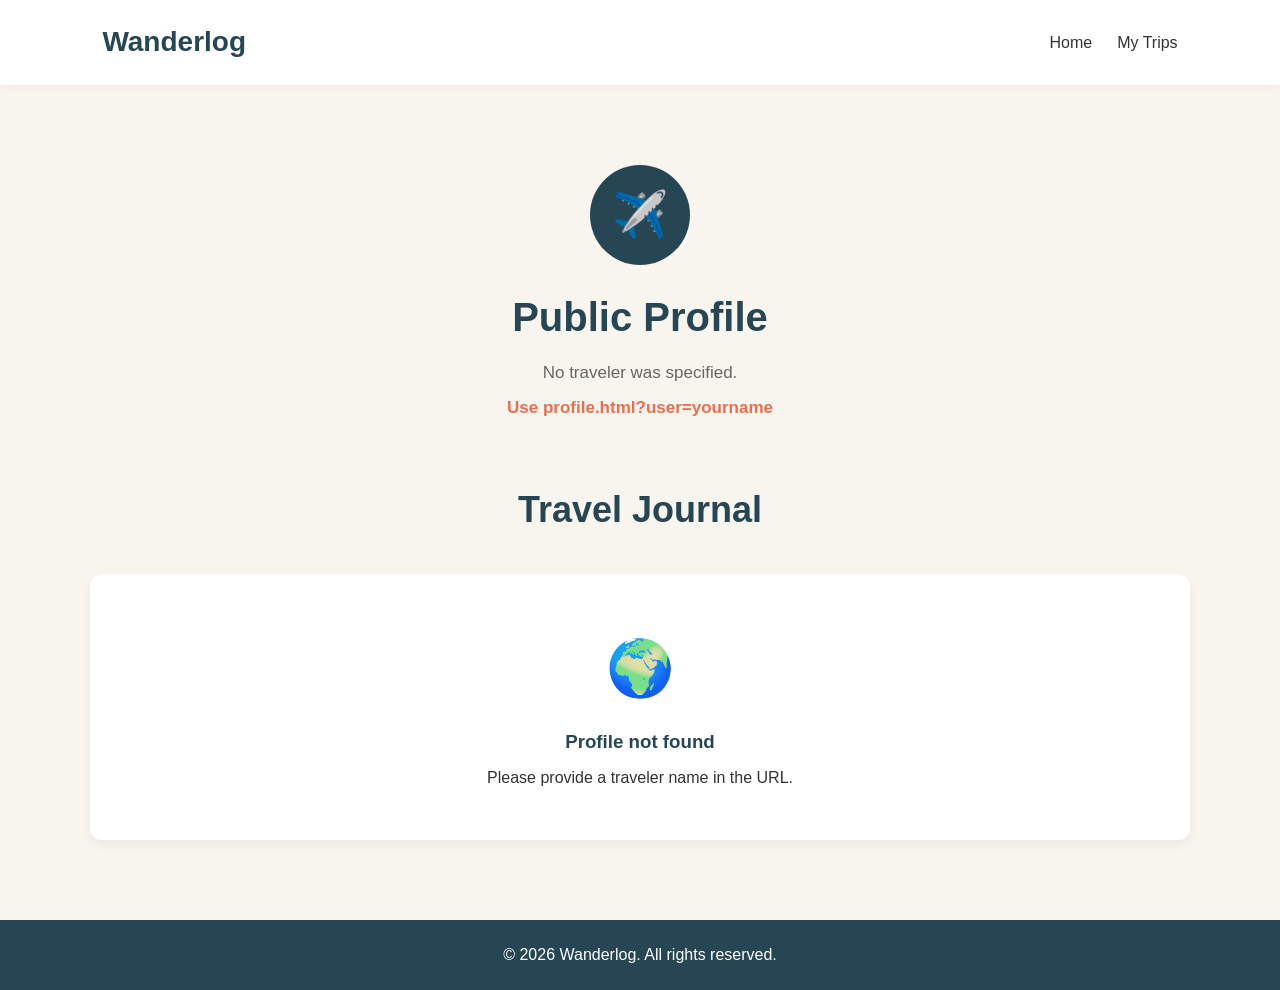
==== profile.html @ 70758086 "profile.html" ====
<!DOCTYPE html>
<html lang="en">

<head>

    <meta charset="UTF-8">

    <meta
        name="viewport"
        content="width=device-width, initial-scale=1.0"
    >

    <title>Wanderlog - Public Profile</title>

    <link rel="stylesheet" href="style.css">

</head>


<body>

    <!-- ================= HEADER ================= -->

    <header>

        <nav>

            <a href="index.html" class="logo">
                Wanderlog
            </a>

            <ul>

                <li>
                    <a href="index.html">
                        Home
                    </a>
                </li>

                <li>
                    <a href="index.html#my-trips">
                        My Trips
                    </a>
                </li>

            </ul>

        </nav>

    </header>


    <!-- ================= PROFILE ================= -->

    <main>

        <section class="profile-page">

            <div class="profile-header">

                <div class="profile-avatar">
                    ✈️
                </div>

                <h1 id="profile-name">
                    Loading profile...
                </h1>

                <p id="profile-bio">
                    Loading traveler information...
                </p>

                <p
                    id="profile-username"
                    class="profile-username"
                ></p>

            </div>


            <div class="profile-trips-section">

                <h2>
                    Travel Journal
                </h2>

                <p
                    id="profile-trip-count"
                    class="section-description"
                ></p>


                <div id="profile-trip-list">

                    <div class="profile-loading">
                        Loading trips...
                    </div>

                </div>

            </div>

        </section>

    </main>


    <!-- ================= FOOTER ================= -->

    <footer>

        <p>
            &copy; 2026 Wanderlog. All rights reserved.
        </p>

    </footer>


    <script>

        /* =====================================================
           PUBLIC PROFILE
           ===================================================== */

        const STORAGE_KEY =
            "wanderlogTrips";


        /*
            Get username from:

            profile.html?user=Aadarshini
        */

        const params =
            new URLSearchParams(
                window.location.search
            );


        const username =
            params.get("user");


        /* ================= PROFILE DATA ================= */

        const profileName =
            document.getElementById(
                "profile-name"
            );

        const profileBio =
            document.getElementById(
                "profile-bio"
            );

        const profileUsername =
            document.getElementById(
                "profile-username"
            );

        const profileTripCount =
            document.getElementById(
                "profile-trip-count"
            );

        const profileTripList =
            document.getElementById(
                "profile-trip-list"
            );


        /* ================= ESCAPE HTML ================= */

        function escapeHTML(value) {

            if (
                value === null ||
                value === undefined
            ) {
                return "";
            }

            return String(value)
                .replace(/&/g, "&amp;")
                .replace(/</g, "&lt;")
                .replace(/>/g, "&gt;")
                .replace(/"/g, "&quot;")
                .replace(/'/g, "&#039;");
        }


        /* ================= FORMAT DATE ================= */

        function formatDate(dateString) {

            if (!dateString) {
                return "Date not available";
            }

            const date =
                new Date(
                    dateString + "T00:00:00"
                );

            if (
                Number.isNaN(
                    date.getTime()
                )
            ) {
                return dateString;
            }

            return date.toLocaleDateString(
                "en-IN",
                {
                    day: "numeric",
                    month: "long",
                    year: "numeric"
                }
            );
        }


        /* ================= LOAD PROFILE ================= */

        function loadProfile() {

            /*
                If no ?user= parameter exists,
                show a friendly message.
            */

            if (!username) {

                profileName.textContent =
                    "Public Profile";

                profileBio.textContent =
                    "No traveler was specified.";

                profileUsername.textContent =
                    "Use profile.html?user=yourname";

                profileTripList.innerHTML = `

                    <div class="profile-empty">

                        <div class="empty-icon">
                            🌍
                        </div>

                        <h3>
                            Profile not found
                        </h3>

                        <p>
                            Please provide a traveler name
                            in the URL.
                        </p>

                    </div>

                `;

                return;
            }


            /*
                Display traveler information.

                This structure can later be connected
                to multiple users.
            */

            const displayName =
                username.charAt(0).toUpperCase() +
                username.slice(1);


            profileName.textContent =
                displayName;

            profileBio.textContent =
                "Travel enthusiast sharing beautiful journeys and unforgettable memories.";

            profileUsername.textContent =
                `@${username}`;


            /* ================= GET TRIPS ================= */

            let trips = [];


            try {

                const stored =
                    localStorage.getItem(
                        STORAGE_KEY
                    );

                trips =
                    stored
                        ? JSON.parse(stored)
                        : [];

                if (!Array.isArray(trips)) {
                    trips = [];
                }

            } catch (error) {

                console.error(error);

                trips = [];
            }


            profileTripCount.textContent =
                `${trips.length} ${
                    trips.length === 1
                        ? "trip"
                        : "trips"
                } in the travel journal`;


            /* ================= EMPTY STATE ================= */

            if (trips.length === 0) {

                profileTripList.innerHTML = `

                    <div class="profile-empty">

                        <div class="empty-icon">
                            🧳
                        </div>

                        <h3>
                            No trips yet
                        </h3>

                        <p>
                            This traveler hasn't added
                            any trips yet.
                        </p>

                    </div>

                `;

                return;
            }


            /* ================= RENDER TRIPS ================= */

            profileTripList.innerHTML = "";


            trips.forEach(
                function (trip) {

                    const card =
                        document.createElement(
                            "article"
                        );

                    card.className =
                        "profile-trip-card";


                    let imageHTML;


                    if (trip.image) {

                        imageHTML = `

                            <img
                                src="${escapeHTML(trip.image)}"
                                alt="${escapeHTML(trip.title)}"
                                class="profile-trip-image"
                                onerror="this.style.display='none'; this.nextElementSibling.style.display='flex';"
                            >

                            <div
                                class="profile-image-placeholder"
                                style="display:none;"
                            >
                                🌍
                            </div>

                        `;

                    } else {

                        imageHTML = `

                            <div
                                class="profile-image-placeholder"
                            >
                                🌍
                            </div>

                        `;
                    }


                    card.innerHTML = `

                        ${imageHTML}

                        <div class="profile-trip-content">

                            <h3>
                                ${escapeHTML(trip.title)}
                            </h3>

                            <p>
                                <strong>
                                    📍 Destination:
                                </strong>

                                ${escapeHTML(
                                    trip.destination
                                )}
                            </p>

                            <p>
                                <strong>
                                    📅 Travel Date:
                                </strong>

                                ${formatDate(
                                    trip.date
                                )}
                            </p>

                            ${
                                trip.notes
                                    ? `
                                        <p class="trip-notes">
                                            ${escapeHTML(
                                                trip.notes
                                            )}
                                        </p>
                                      `
                                    : ""
                            }

                        </div>
                    `;


                    profileTripList.appendChild(
                        card
                    );

                }
            );
        }


        /* ================= START ================= */

        document.addEventListener(
            "DOMContentLoaded",
            loadProfile
        );

    </script>


    <style>

        /* ================= PROFILE PAGE ================= */

        .profile-page {
            min-height: 80vh;
        }

        .profile-header {
            text-align: center;

            max-width: 700px;

            margin: 0 auto 60px;
        }

        .profile-avatar {
            width: 100px;
            height: 100px;

            margin: 0 auto 20px;

            border-radius: 50%;

            background-color: #264653;

            display: flex;

            justify-content: center;
            align-items: center;

            font-size: 45px;
        }

        .profile-header h1 {
            color: #264653;

            font-size: 40px;

            margin-bottom: 10px;
        }

        .profile-header p {
            color: #666666;

            font-size: 17px;
        }

        .profile-username {
            margin-top: 8px;

            color: #e76f51 !important;

            font-weight: bold;
        }

        .profile-trips-section {
            max-width: 1100px;

            margin: auto;
        }

        .profile-trips-section h2 {
            text-align: center;
        }

        #profile-trip-list {
            display: grid;

            grid-template-columns:
                repeat(auto-fit, minmax(280px, 1fr));

            gap: 25px;
        }

        .profile-trip-card {
            background-color: #ffffff;

            border-radius: 12px;

            overflow: hidden;

            box-shadow:
                0 4px 12px
                rgba(0, 0, 0, 0.08);

            border-left: 5px solid #e76f51;
        }

        .profile-trip-image {
            width: 100%;

            height: 200px;

            object-fit: cover;

            display: block;
        }

        .profile-image-placeholder {
            width: 100%;

            height: 200px;

            display: flex;

            justify-content: center;

            align-items: center;

            background-color: #e9ecef;

            font-size: 60px;
        }

        .profile-trip-content {
            padding: 22px;
        }

        .profile-trip-content h3 {
            color: #264653;

            font-size: 23px;

            margin-bottom: 12px;
        }

        .profile-trip-content p {
            color: #555555;

            margin-bottom: 8px;
        }

        .profile-empty,
        .profile-loading {
            grid-column: 1 / -1;

            background-color: #ffffff;

            border-radius: 12px;

            padding: 50px 20px;

            text-align: center;

            box-shadow:
                0 4px 12px
                rgba(0, 0, 0, 0.06);
        }

        .profile-empty h3 {
            color: #264653;

            margin-bottom: 8px;
        }

    </style>

</body>

  </html>
---- style.css ----
/* =====================================================
   WANDERLOG
   Trip CRUD + Photo Upload + Public Profile
   ===================================================== */


/* ================= RESET ================= */

* {
    margin: 0;
    padding: 0;
    box-sizing: border-box;
}


/* ================= BODY ================= */

html {
    scroll-behavior: smooth;
}

body {
    font-family: Arial, sans-serif;
    background-color: #f8f5ef;
    color: #333333;
    line-height: 1.6;
}


/* ================= HEADER ================= */

header {
    background-color: #ffffff;
    padding: 20px 8%;
    position: sticky;
    top: 0;
    z-index: 1000;
    box-shadow: 0 2px 10px rgba(0, 0, 0, 0.05);
}

nav {
    display: flex;
    justify-content: space-between;
    align-items: center;
}

.logo {
    font-size: 28px;
    font-weight: bold;
    color: #264653;
    text-decoration: none;
}

nav ul {
    display: flex;
    list-style: none;
    gap: 25px;
}

nav ul li a {
    color: #333333;
    text-decoration: none;
    font-weight: 500;
    transition: color 0.2s ease;
}

nav ul li a:hover {
    color: #e76f51;
}


/* ================= GENERAL SECTION ================= */

section {
    padding: 80px 20px;
}

section h2 {
    color: #264653;
    font-size: 36px;
    margin-bottom: 10px;
    text-align: center;
}

.section-description {
    text-align: center;
    color: #666666;
    font-size: 16px;
    margin-bottom: 35px;
}


/* ================= HOME ================= */

#home {
    min-height: 80vh;
    display: flex;
    justify-content: center;
    align-items: center;
    text-align: center;

    background:
        linear-gradient(
            rgba(248, 245, 239, 0.9),
            rgba(248, 245, 239, 0.9)
        );
}

.hero-content {
    max-width: 700px;
}

.hero-tag {
    color: #e76f51;
    font-size: 14px;
    font-weight: bold;
    letter-spacing: 2px;
    margin-bottom: 15px;
}

#home h1 {
    font-size: 55px;
    color: #264653;
    margin-bottom: 20px;
}

#home p {
    max-width: 650px;
    margin: 0 auto 25px;
    font-size: 19px;
}


/* ================= BUTTON ================= */

.explore-btn {
    display: inline-block;
    background-color: #e76f51;
    color: #ffffff;
    padding: 13px 28px;
    text-decoration: none;
    border-radius: 7px;
    font-weight: bold;
}

.explore-btn:hover {
    background-color: #d95d40;
}


/* ================= DESTINATIONS ================= */

#destinations {
    background-color: #ffffff;
    text-align: center;
}

.destinations-container {
    width: 100%;
    max-width: 1000px;
    margin: 0 auto;

    display: grid;
    grid-template-columns:
        repeat(auto-fit, minmax(250px, 1fr));

    gap: 25px;
}

.destination-card {
    padding: 30px 25px;
    background-color: #f8f5ef;
    border-radius: 12px;

    box-shadow:
        0 4px 12px rgba(0, 0, 0, 0.08);

    transition: 0.2s ease;
}

.destination-card:hover {
    transform: translateY(-6px);

    box-shadow:
        0 8px 20px rgba(0, 0, 0, 0.12);
}

.destination-icon {
    font-size: 45px;
    margin-bottom: 15px;
}

.destination-card h3 {
    color: #264653;
    font-size: 24px;
    margin-bottom: 10px;
}


/* ================= ADD TRIP ================= */

#add-trip {
    background-color: #ffffff;
}


/* ================= FORM ================= */

#trip-form {
    width: 100%;
    max-width: 600px;
    margin: 0 auto;

    display: flex;
    flex-direction: column;
    gap: 18px;

    background-color: #f8f5ef;
    padding: 30px;

    border-radius: 12px;

    box-shadow:
        0 5px 20px rgba(0, 0, 0, 0.08);
}

.form-group {
    display: flex;
    flex-direction: column;
}

#trip-form label {
    margin-bottom: 7px;
    font-weight: bold;
    color: #264653;
}

#trip-form input,
#trip-form textarea {
    width: 100%;
    padding: 13px;

    border: 1px solid #cccccc;
    border-radius: 7px;

    font-size: 16px;
    font-family: Arial, sans-serif;

    background-color: #ffffff;
}

#trip-form input:focus,
#trip-form textarea:focus {
    outline: none;
    border-color: #e76f51;

    box-shadow:
        0 0 0 3px rgba(231, 111, 81, 0.12);
}

#trip-form textarea {
    min-height: 120px;
    resize: vertical;
}

#trip-form small {
    color: #777777;
    margin-top: 5px;
    font-size: 13px;
}


/* ================= PHOTO PREVIEW ================= */

.image-preview-container {
    margin-top: 12px;
    background-color: #ffffff;
    padding: 12px;
    border-radius: 10px;
    text-align: center;
}

.image-preview {
    width: 100%;
    max-height: 250px;
    object-fit: cover;
    border-radius: 8px;
    display: block;
}

.remove-image-btn {
    margin-top: 10px;
    border: none;
    background-color: #777777;
    color: #ffffff;
    padding: 8px 15px;
    border-radius: 6px;
    cursor: pointer;
}

.remove-image-btn:hover {
    background-color: #555555;
}


/* ================= FORM BUTTONS ================= */

.form-buttons {
    display: flex;
    gap: 12px;
}

.form-buttons button {
    flex: 1;
}

#trip-form button {
    border: none;
    padding: 13px 20px;
    border-radius: 7px;

    font-size: 16px;
    font-weight: bold;
    cursor: pointer;
}

#submit-btn {
    background-color: #e76f51;
    color: #ffffff;
}

.cancel-btn {
    background-color: #777777 !important;
    color: #ffffff;
}


/* ================= FORM MESSAGE ================= */

#form-message {
    display: none;
    width: 100%;

    padding: 11px;
    border-radius: 7px;

    font-size: 14px;
    text-align: center;
}

#form-message.success {
    display: block;
    background-color: #d8f3dc;
    color: #1b4332;
}

#form-message.error {
    display: block;
    background-color: #ffe5e5;
    color: #9b2226;
}


/* ================= MY TRIPS ================= */

#my-trips {
    background-color: #f8f5ef;
}

#trip-list {
    width: 100%;
    max-width: 1100px;

    margin: 0 auto;

    display: grid;

    grid-template-columns:
        repeat(auto-fit, minmax(280px, 1fr));

    gap: 25px;
}


/* ================= EMPTY STATE ================= */

#empty-message {
    width: 100%;
    grid-column: 1 / -1;

    text-align: center;
    padding: 50px 20px;

    background-color: #ffffff;
    border-radius: 12px;
}

.empty-icon {
    font-size: 55px;
    margin-bottom: 15px;
}

#empty-message h3 {
    color: #264653;
    font-size: 24px;
    margin-bottom: 8px;
}

.empty-btn {
    display: inline-block;

    background-color: #e76f51;
    color: #ffffff;

    text-decoration: none;

    padding: 10px 20px;
    border-radius: 6px;

    font-weight: bold;
}


/* ================= TRIP CARD ================= */

.trip-card {
    width: 100%;

    background-color: #ffffff;

    border-radius: 12px;
    overflow: hidden;

    box-shadow:
        0 4px 12px rgba(0, 0, 0, 0.08);

    border-left: 5px solid #e76f51;

    transition: 0.2s ease;

    display: flex;
    flex-direction: column;
}

.trip-card:hover {
    transform: translateY(-5px);

    box-shadow:
        0 9px 20px rgba(0, 0, 0, 0.13);
}


/* ================= TRIP IMAGE ================= */

.trip-image {
    width: 100%;
    height: 190px;

    object-fit: cover;
    display: block;
}

.trip-image-placeholder {
    width: 100%;
    height: 190px;

    display: flex;

    justify-content: center;
    align-items: center;

    background-color: #e9ecef;

    font-size: 55px;
}


/* ================= TRIP CONTENT ================= */

.trip-content {
    padding: 22px;

    display: flex;
    flex-direction: column;

    flex: 1;
}

.trip-card h3 {
    color: #264653;
    font-size: 24px;
    margin-bottom: 12px;
}

.trip-card p {
    color: #555555;
    font-size: 15px;
    margin-bottom: 9px;
    word-break: break-word;
}

.trip-card strong {
    color: #264653;
}

.trip-notes {
    background-color: #f8f5ef;

    padding: 10px;
    border-radius: 6px;

    margin-top: 8px;
}


/* ================= CARD ACTIONS ================= */

.trip-actions {
    display: flex;
    gap: 8px;

    margin-top: auto;
    padding-top: 15px;
}

.trip-actions button {
    flex: 1;

    border: none;

    padding: 10px;

    border-radius: 6px;

    color: #ffffff;

    cursor: pointer;

    font-size: 13px;
    font-weight: bold;
}

.view-btn {
    background-color: #2a9d8f;
}

.edit-btn {
    background-color: #264653;
}

.delete-btn {
    background-color: #e76f51;
}


/* ================= DETAIL MODAL ================= */

.trip-detail-modal {
    position: fixed;

    inset: 0;

    background-color: rgba(0, 0, 0, 0.65);

    display: none;

    justify-content: center;
    align-items: center;

    padding: 20px;

    z-index: 2000;
}

.trip-detail-modal.active {
    display: flex;
}

.trip-detail-box {
    background-color: #ffffff;

    width: 100%;
    max-width: 700px;

    max-height: 90vh;

    overflow-y: auto;

    border-radius: 15px;

    position: relative;
}

.close-detail-btn {
    position: absolute;

    top: 12px;
    right: 12px;

    width: 38px;
    height: 38px;

    border: none;

    border-radius: 50%;

    background-color: #264653;

    color: #ffffff;

    cursor: pointer;

    z-index: 2;
}

.detail-image {
    width: 100%;
    height: 300px;

    object-fit: cover;

    display: block;
}

.detail-placeholder {
    width: 100%;
    height: 300px;

    display: flex;

    justify-content: center;
    align-items: center;

    background-color: #e9ecef;

    font-size: 80px;
}

.detail-content {
    padding: 30px;
}

.detail-content h2 {
    color: #264653;
    text-align: left;
    margin-bottom: 15px;
}

.detail-notes {
    margin-top: 20px;

    background-color: #f8f5ef;

    padding: 15px;

    border-radius: 8px;
}


/* ================= ABOUT ================= */

#about {
    text-align: center;
}

#about p {
    max-width: 700px;

    margin:
        0 auto 15px;

    font-size: 17px;

    color: #555555;
}


/* ================= FOOTER ================= */

footer {
    text-align: center;

    padding: 22px;

    background-color: #264653;

    color: #ffffff;
}


/* ================= RESPONSIVE ================= */

@media (max-width: 700px) {

    header {
        padding: 15px 5%;
    }

    nav {
        flex-direction: column;
        gap: 15px;
    }

    nav ul {
        gap: 10px;
        flex-wrap: wrap;
        justify-content: center;
    }

    nav ul li a {
        font-size: 13px;
    }

    #home h1 {
        font-size: 40px;
    }

    section {
        padding: 60px 15px;
    }

    section h2 {
        font-size: 30px;
    }

    #trip-form {
        padding: 22px;
    }

    .form-buttons {
        flex-direction: column;
    }

    #trip-list {
        grid-template-columns: 1fr;
    }

    .trip-actions {
        flex-direction: column;
    }

    .detail-image,
    .detail-placeholder {
        height: 220px;
    }
   }
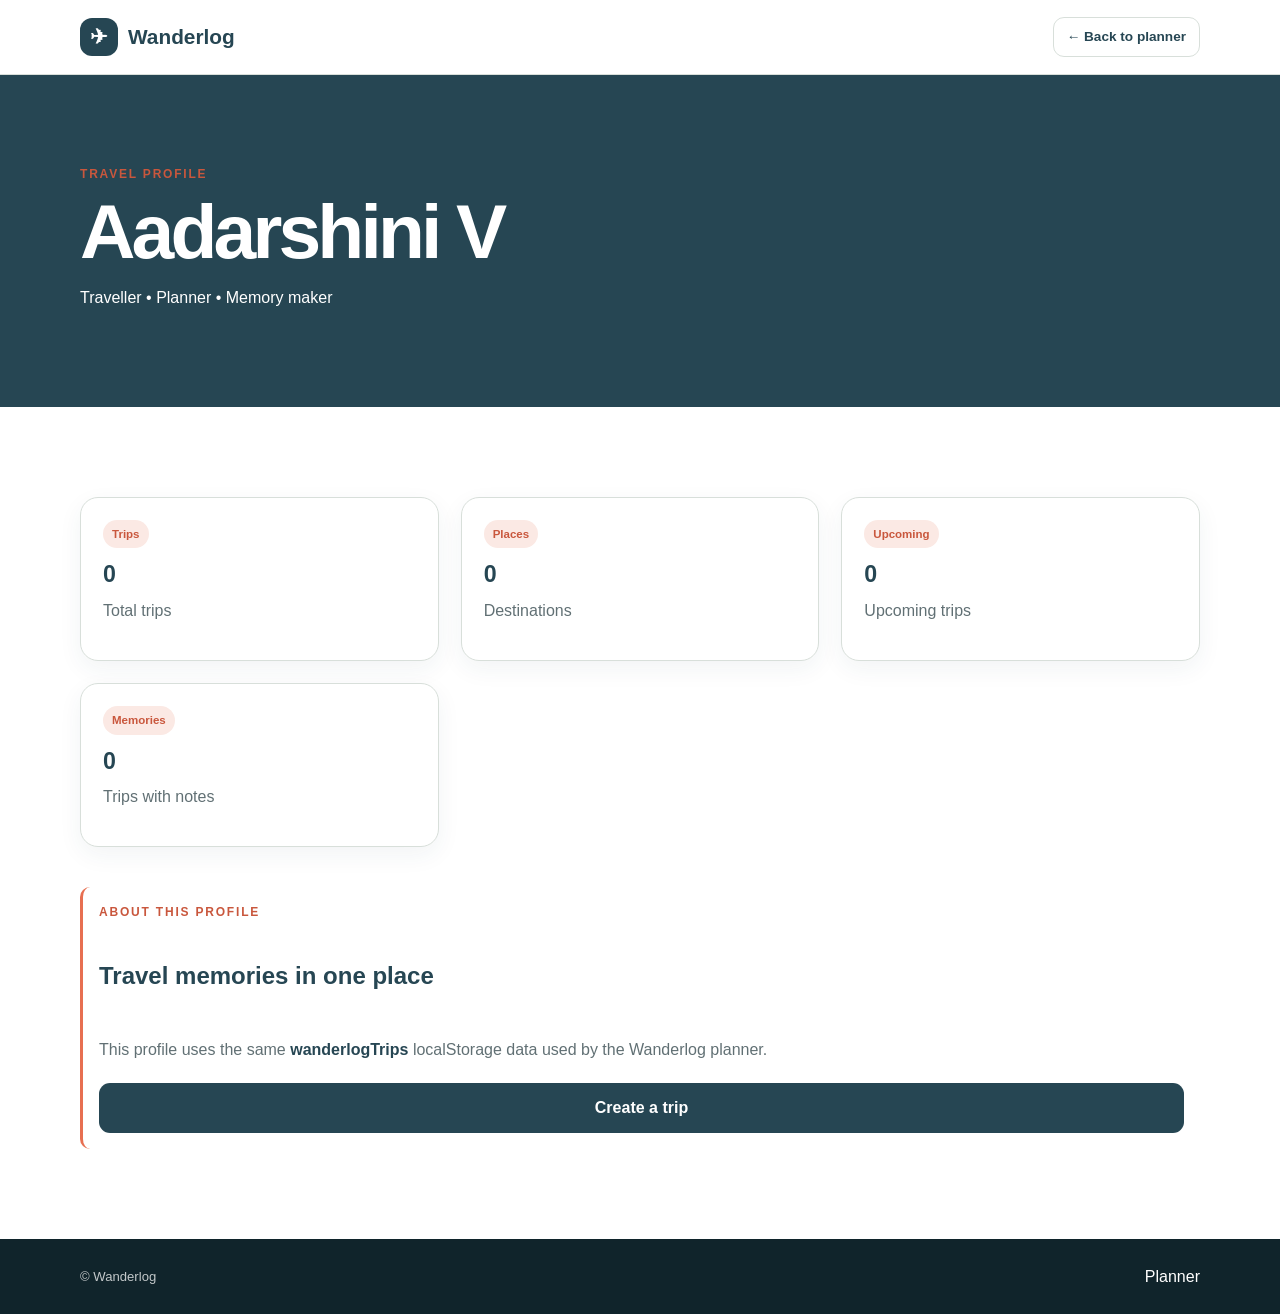
==== commit 9972e16e: "profile.html" ====
--- a/profile.html
+++ b/profile.html
@@ -1,4 +1,5 @@
 <!DOCTYPE html>
+
 <html lang="en">
 
 <head>
@@ -7,631 +8,258 @@
 
     <meta
         name="viewport"
-        content="width=device-width, initial-scale=1.0"
-    >
-
-    <title>Wanderlog - Public Profile</title>
-
-    <link rel="stylesheet" href="style.css">
+        content="width=device-width, initial-scale=1.0">
+
+    <meta
+        name="description"
+        content="Wanderlog travel profile">
+
+    <title>
+        Wanderlog | Profile
+    </title>
+
+    <link
+        rel="stylesheet"
+        href="style.css">
 
 </head>
 
 
 <body>
 
-    <!-- ================= HEADER ================= -->
-
-    <header>
-
-        <nav>
-
-            <a href="index.html" class="logo">
+
+<a
+    href="#main-content"
+    class="skip-link">
+
+    Skip to main content
+
+</a>
+
+
+<header class="site-header">
+
+    <nav class="navbar container">
+
+        <a
+            href="index.html"
+            class="brand">
+
+            <span class="brand-icon">
+                ✈
+            </span>
+
+            <span>
                 Wanderlog
+            </span>
+
+        </a>
+
+
+        <a
+            href="index.html"
+            class="btn btn-small btn-ghost">
+
+            ← Back to planner
+
+        </a>
+
+    </nav>
+
+</header>
+
+
+<main id="main-content">
+
+
+<section
+    class="hero"
+    style="background: var(--primary); color: white;">
+
+    <div class="container">
+
+        <p class="eyebrow">
+            TRAVEL PROFILE
+        </p>
+
+        <h1
+            style="
+                color:white;
+                margin:0;
+            ">
+
+            Aadarshini V
+
+        </h1>
+
+        <p>
+            Traveller • Planner • Memory maker
+        </p>
+
+    </div>
+
+</section>
+
+
+<section class="section">
+
+    <div class="container">
+
+
+        <div
+            class="destination-grid"
+            style="margin-bottom:40px;">
+
+
+            <article class="destination-card">
+
+                <div class="card-content">
+
+                    <span class="card-tag">
+                        Trips
+                    </span>
+
+                    <h3 id="profile-trip-count">
+                        0
+                    </h3>
+
+                    <p>
+                        Total trips
+                    </p>
+
+                </div>
+
+            </article>
+
+
+            <article class="destination-card">
+
+                <div class="card-content">
+
+                    <span class="card-tag">
+                        Places
+                    </span>
+
+                    <h3 id="profile-destination-count">
+                        0
+                    </h3>
+
+                    <p>
+                        Destinations
+                    </p>
+
+                </div>
+
+            </article>
+
+
+            <article class="destination-card">
+
+                <div class="card-content">
+
+                    <span class="card-tag">
+                        Upcoming
+                    </span>
+
+                    <h3 id="profile-upcoming-count">
+                        0
+                    </h3>
+
+                    <p>
+                        Upcoming trips
+                    </p>
+
+                </div>
+
+            </article>
+
+
+            <article class="destination-card">
+
+                <div class="card-content">
+
+                    <span class="card-tag">
+                        Memories
+                    </span>
+
+                    <h3 id="profile-note-count">
+                        0
+                    </h3>
+
+                    <p>
+                        Trips with notes
+                    </p>
+
+                </div>
+
+            </article>
+
+        </div>
+
+
+        <div class="tip-box">
+
+            <p class="eyebrow">
+                ABOUT THIS PROFILE
+            </p>
+
+            <h2
+                style="
+                    color:var(--primary);
+                ">
+
+                Travel memories in one place
+
+            </h2>
+
+            <p>
+
+                This profile uses the same
+                <strong>wanderlogTrips</strong>
+                localStorage data used by
+                the Wanderlog planner.
+
+            </p>
+
+
+            <a
+                href="index.html#add-trip"
+                class="btn btn-primary">
+
+                Create a trip
+
             </a>
 
-            <ul>
-
-                <li>
-                    <a href="index.html">
-                        Home
-                    </a>
-                </li>
-
-                <li>
-                    <a href="index.html#my-trips">
-                        My Trips
-                    </a>
-                </li>
-
-            </ul>
-
-        </nav>
-
-    </header>
-
-
-    <!-- ================= PROFILE ================= -->
-
-    <main>
-
-        <section class="profile-page">
-
-            <div class="profile-header">
-
-                <div class="profile-avatar">
-                    ✈️
-                </div>
-
-                <h1 id="profile-name">
-                    Loading profile...
-                </h1>
-
-                <p id="profile-bio">
-                    Loading traveler information...
-                </p>
-
-                <p
-                    id="profile-username"
-                    class="profile-username"
-                ></p>
-
-            </div>
-
-
-            <div class="profile-trips-section">
-
-                <h2>
-                    Travel Journal
-                </h2>
-
-                <p
-                    id="profile-trip-count"
-                    class="section-description"
-                ></p>
-
-
-                <div id="profile-trip-list">
-
-                    <div class="profile-loading">
-                        Loading trips...
-                    </div>
-
-                </div>
-
-            </div>
-
-        </section>
-
-    </main>
-
-
-    <!-- ================= FOOTER ================= -->
-
-    <footer>
+        </div>
+
+    </div>
+
+</section>
+
+
+</main>
+
+
+<footer class="site-footer">
+
+    <div class="container footer-inner">
 
         <p>
-            &copy; 2026 Wanderlog. All rights reserved.
+            © <span id="year"></span>
+            Wanderlog
         </p>
 
-    </footer>
-
-
-    <script>
-
-        /* =====================================================
-           PUBLIC PROFILE
-           ===================================================== */
-
-        const STORAGE_KEY =
-            "wanderlogTrips";
-
-
-        /*
-            Get username from:
-
-            profile.html?user=Aadarshini
-        */
-
-        const params =
-            new URLSearchParams(
-                window.location.search
-            );
-
-
-        const username =
-            params.get("user");
-
-
-        /* ================= PROFILE DATA ================= */
-
-        const profileName =
-            document.getElementById(
-                "profile-name"
-            );
-
-        const profileBio =
-            document.getElementById(
-                "profile-bio"
-            );
-
-        const profileUsername =
-            document.getElementById(
-                "profile-username"
-            );
-
-        const profileTripCount =
-            document.getElementById(
-                "profile-trip-count"
-            );
-
-        const profileTripList =
-            document.getElementById(
-                "profile-trip-list"
-            );
-
-
-        /* ================= ESCAPE HTML ================= */
-
-        function escapeHTML(value) {
-
-            if (
-                value === null ||
-                value === undefined
-            ) {
-                return "";
-            }
-
-            return String(value)
-                .replace(/&/g, "&amp;")
-                .replace(/</g, "&lt;")
-                .replace(/>/g, "&gt;")
-                .replace(/"/g, "&quot;")
-                .replace(/'/g, "&#039;");
-        }
-
-
-        /* ================= FORMAT DATE ================= */
-
-        function formatDate(dateString) {
-
-            if (!dateString) {
-                return "Date not available";
-            }
-
-            const date =
-                new Date(
-                    dateString + "T00:00:00"
-                );
-
-            if (
-                Number.isNaN(
-                    date.getTime()
-                )
-            ) {
-                return dateString;
-            }
-
-            return date.toLocaleDateString(
-                "en-IN",
-                {
-                    day: "numeric",
-                    month: "long",
-                    year: "numeric"
-                }
-            );
-        }
-
-
-        /* ================= LOAD PROFILE ================= */
-
-        function loadProfile() {
-
-            /*
-                If no ?user= parameter exists,
-                show a friendly message.
-            */
-
-            if (!username) {
-
-                profileName.textContent =
-                    "Public Profile";
-
-                profileBio.textContent =
-                    "No traveler was specified.";
-
-                profileUsername.textContent =
-                    "Use profile.html?user=yourname";
-
-                profileTripList.innerHTML = `
-
-                    <div class="profile-empty">
-
-                        <div class="empty-icon">
-                            🌍
-                        </div>
-
-                        <h3>
-                            Profile not found
-                        </h3>
-
-                        <p>
-                            Please provide a traveler name
-                            in the URL.
-                        </p>
-
-                    </div>
-
-                `;
-
-                return;
-            }
-
-
-            /*
-                Display traveler information.
-
-                This structure can later be connected
-                to multiple users.
-            */
-
-            const displayName =
-                username.charAt(0).toUpperCase() +
-                username.slice(1);
-
-
-            profileName.textContent =
-                displayName;
-
-            profileBio.textContent =
-                "Travel enthusiast sharing beautiful journeys and unforgettable memories.";
-
-            profileUsername.textContent =
-                `@${username}`;
-
-
-            /* ================= GET TRIPS ================= */
-
-            let trips = [];
-
-
-            try {
-
-                const stored =
-                    localStorage.getItem(
-                        STORAGE_KEY
-                    );
-
-                trips =
-                    stored
-                        ? JSON.parse(stored)
-                        : [];
-
-                if (!Array.isArray(trips)) {
-                    trips = [];
-                }
-
-            } catch (error) {
-
-                console.error(error);
-
-                trips = [];
-            }
-
-
-            profileTripCount.textContent =
-                `${trips.length} ${
-                    trips.length === 1
-                        ? "trip"
-                        : "trips"
-                } in the travel journal`;
-
-
-            /* ================= EMPTY STATE ================= */
-
-            if (trips.length === 0) {
-
-                profileTripList.innerHTML = `
-
-                    <div class="profile-empty">
-
-                        <div class="empty-icon">
-                            🧳
-                        </div>
-
-                        <h3>
-                            No trips yet
-                        </h3>
-
-                        <p>
-                            This traveler hasn't added
-                            any trips yet.
-                        </p>
-
-                    </div>
-
-                `;
-
-                return;
-            }
-
-
-            /* ================= RENDER TRIPS ================= */
-
-            profileTripList.innerHTML = "";
-
-
-            trips.forEach(
-                function (trip) {
-
-                    const card =
-                        document.createElement(
-                            "article"
-                        );
-
-                    card.className =
-                        "profile-trip-card";
-
-
-                    let imageHTML;
-
-
-                    if (trip.image) {
-
-                        imageHTML = `
-
-                            <img
-                                src="${escapeHTML(trip.image)}"
-                                alt="${escapeHTML(trip.title)}"
-                                class="profile-trip-image"
-                                onerror="this.style.display='none'; this.nextElementSibling.style.display='flex';"
-                            >
-
-                            <div
-                                class="profile-image-placeholder"
-                                style="display:none;"
-                            >
-                                🌍
-                            </div>
-
-                        `;
-
-                    } else {
-
-                        imageHTML = `
-
-                            <div
-                                class="profile-image-placeholder"
-                            >
-                                🌍
-                            </div>
-
-                        `;
-                    }
-
-
-                    card.innerHTML = `
-
-                        ${imageHTML}
-
-                        <div class="profile-trip-content">
-
-                            <h3>
-                                ${escapeHTML(trip.title)}
-                            </h3>
-
-                            <p>
-                                <strong>
-                                    📍 Destination:
-                                </strong>
-
-                                ${escapeHTML(
-                                    trip.destination
-                                )}
-                            </p>
-
-                            <p>
-                                <strong>
-                                    📅 Travel Date:
-                                </strong>
-
-                                ${formatDate(
-                                    trip.date
-                                )}
-                            </p>
-
-                            ${
-                                trip.notes
-                                    ? `
-                                        <p class="trip-notes">
-                                            ${escapeHTML(
-                                                trip.notes
-                                            )}
-                                        </p>
-                                      `
-                                    : ""
-                            }
-
-                        </div>
-                    `;
-
-
-                    profileTripList.appendChild(
-                        card
-                    );
-
-                }
-            );
-        }
-
-
-        /* ================= START ================= */
-
-        document.addEventListener(
-            "DOMContentLoaded",
-            loadProfile
-        );
-
-    </script>
-
-
-    <style>
-
-        /* ================= PROFILE PAGE ================= */
-
-        .profile-page {
-            min-height: 80vh;
-        }
-
-        .profile-header {
-            text-align: center;
-
-            max-width: 700px;
-
-            margin: 0 auto 60px;
-        }
-
-        .profile-avatar {
-            width: 100px;
-            height: 100px;
-
-            margin: 0 auto 20px;
-
-            border-radius: 50%;
-
-            background-color: #264653;
-
-            display: flex;
-
-            justify-content: center;
-            align-items: center;
-
-            font-size: 45px;
-        }
-
-        .profile-header h1 {
-            color: #264653;
-
-            font-size: 40px;
-
-            margin-bottom: 10px;
-        }
-
-        .profile-header p {
-            color: #666666;
-
-            font-size: 17px;
-        }
-
-        .profile-username {
-            margin-top: 8px;
-
-            color: #e76f51 !important;
-
-            font-weight: bold;
-        }
-
-        .profile-trips-section {
-            max-width: 1100px;
-
-            margin: auto;
-        }
-
-        .profile-trips-section h2 {
-            text-align: center;
-        }
-
-        #profile-trip-list {
-            display: grid;
-
-            grid-template-columns:
-                repeat(auto-fit, minmax(280px, 1fr));
-
-            gap: 25px;
-        }
-
-        .profile-trip-card {
-            background-color: #ffffff;
-
-            border-radius: 12px;
-
-            overflow: hidden;
-
-            box-shadow:
-                0 4px 12px
-                rgba(0, 0, 0, 0.08);
-
-            border-left: 5px solid #e76f51;
-        }
-
-        .profile-trip-image {
-            width: 100%;
-
-            height: 200px;
-
-            object-fit: cover;
-
-            display: block;
-        }
-
-        .profile-image-placeholder {
-            width: 100%;
-
-            height: 200px;
-
-            display: flex;
-
-            justify-content: center;
-
-            align-items: center;
-
-            background-color: #e9ecef;
-
-            font-size: 60px;
-        }
-
-        .profile-trip-content {
-            padding: 22px;
-        }
-
-        .profile-trip-content h3 {
-            color: #264653;
-
-            font-size: 23px;
-
-            margin-bottom: 12px;
-        }
-
-        .profile-trip-content p {
-            color: #555555;
-
-            margin-bottom: 8px;
-        }
-
-        .profile-empty,
-        .profile-loading {
-            grid-column: 1 / -1;
-
-            background-color: #ffffff;
-
-            border-radius: 12px;
-
-            padding: 50px 20px;
-
-            text-align: center;
-
-            box-shadow:
-                0 4px 12px
-                rgba(0, 0, 0, 0.06);
-        }
-
-        .profile-empty h3 {
-            color: #264653;
-
-            margin-bottom: 8px;
-        }
-
-    </style>
+        <a href="index.html">
+            Planner
+        </a>
+
+    </div>
+
+</footer>
+
+
+<script src="script.js"></script>
 
 </body>
 
-  </html>
+                </html>
--- a/style.css
+++ b/style.css
@@ -1,746 +1,2061 @@
-/* =====================================================
-   WANDERLOG
-   Trip CRUD + Photo Upload + Public Profile
-   ===================================================== */
+:root {
+
+    --primary: #264653;
+    --primary-dark: #17313b;
+
+    --accent: #e76f51;
+    --accent-dark: #c9573d;
+
+    --cream: #f7f4ec;
+    --soft: #eef2ea;
+
+    --white: #ffffff;
+
+    --text: #1d292d;
+    --muted: #617074;
+
+    --border: #d8dfda;
+
+    --shadow:
+        0 18px 45px rgba(38, 70, 83, 0.10);
+
+    --radius: 18px;
+
+    --container: 1120px;
+
+}
 
 
 /* ================= RESET ================= */
 
 * {
-    margin: 0;
-    padding: 0;
     box-sizing: border-box;
 }
 
-
-/* ================= BODY ================= */
 
 html {
     scroll-behavior: smooth;
-}
+    scroll-padding-top: 90px;
+}
+
 
 body {
-    font-family: Arial, sans-serif;
-    background-color: #f8f5ef;
-    color: #333333;
+
+    margin: 0;
+
+    font-family:
+        Inter,
+        Arial,
+        sans-serif;
+
+    color: var(--text);
+
+    background: var(--white);
+
     line-height: 1.6;
+
+}
+
+
+img {
+
+    display: block;
+
+    max-width: 100%;
+
+}
+
+
+button,
+input,
+textarea {
+
+    font: inherit;
+
+}
+
+
+button,
+a {
+
+    -webkit-tap-highlight-color:
+        transparent;
+
+}
+
+
+button {
+
+    cursor: pointer;
+
+}
+
+
+a {
+
+    color: inherit;
+
+}
+
+
+.container {
+
+    width:
+        min(
+            var(--container),
+            calc(100% - 40px)
+        );
+
+    margin: auto;
+
+}
+
+
+.hidden {
+
+    display: none !important;
+
+}
+
+
+.sr-only {
+
+    position: absolute;
+
+    width: 1px;
+
+    height: 1px;
+
+    padding: 0;
+
+    margin: -1px;
+
+    overflow: hidden;
+
+    clip: rect(0, 0, 0, 0);
+
+    white-space: nowrap;
+
+    border: 0;
+
+}
+
+
+/* ================= ACCESSIBILITY ================= */
+
+.skip-link {
+
+    position: fixed;
+
+    top: -60px;
+
+    left: 20px;
+
+    z-index: 9999;
+
+    padding: 10px 16px;
+
+    background:
+        var(--primary);
+
+    color: white;
+
+    border-radius: 10px;
+
+}
+
+
+.skip-link:focus {
+
+    top: 15px;
+
+}
+
+
+a:focus-visible,
+button:focus-visible,
+input:focus-visible,
+textarea:focus-visible {
+
+    outline: 3px solid
+        var(--accent);
+
+    outline-offset: 3px;
+
 }
 
 
 /* ================= HEADER ================= */
 
-header {
-    background-color: #ffffff;
-    padding: 20px 8%;
+.site-header {
+
     position: sticky;
+
     top: 0;
+
     z-index: 1000;
-    box-shadow: 0 2px 10px rgba(0, 0, 0, 0.05);
-}
-
-nav {
+
+    background:
+        rgba(255,255,255,.95);
+
+    backdrop-filter:
+        blur(12px);
+
+    border-bottom:
+        1px solid var(--border);
+
+}
+
+
+.navbar {
+
+    min-height: 74px;
+
     display: flex;
-    justify-content: space-between;
+
     align-items: center;
-}
-
-.logo {
-    font-size: 28px;
-    font-weight: bold;
-    color: #264653;
+
+    justify-content:
+        space-between;
+
+    gap: 20px;
+
+}
+
+
+.brand {
+
+    display: flex;
+
+    align-items: center;
+
+    gap: 10px;
+
     text-decoration: none;
-}
-
-nav ul {
+
+    color: var(--primary);
+
+    font-size: 1.3rem;
+
+    font-weight: 900;
+
+}
+
+
+.brand-icon {
+
+    width: 38px;
+
+    height: 38px;
+
+    display: grid;
+
+    place-items: center;
+
+    border-radius: 12px;
+
+    background:
+        var(--primary);
+
+    color: white;
+
+}
+
+
+.nav-links {
+
     display: flex;
+
+    align-items: center;
+
+    gap: 5px;
+
     list-style: none;
+
+    padding: 0;
+
+    margin: 0;
+
+}
+
+
+.nav-link,
+.profile-link {
+
+    display: block;
+
+    padding: 9px 12px;
+
+    border-radius: 9px;
+
+    text-decoration: none;
+
+    color: var(--muted);
+
+    font-weight: 700;
+
+    font-size: .9rem;
+
+    transition: .2s ease;
+
+}
+
+
+.nav-link:hover,
+.nav-link.active {
+
+    background:
+        var(--soft);
+
+    color:
+        var(--primary);
+
+}
+
+
+.profile-link {
+
+    border:
+        1px solid var(--border);
+
+}
+
+
+.profile-link:hover {
+
+    background:
+        var(--soft);
+
+    color:
+        var(--primary);
+
+}
+
+
+.menu-toggle {
+
+    display: none;
+
+    border: 0;
+
+    background: transparent;
+
+}
+
+
+.menu-toggle span {
+
+    display: block;
+
+    width: 25px;
+
+    height: 2px;
+
+    margin: 5px;
+
+    background:
+        var(--primary);
+
+}
+
+
+/* ================= HERO ================= */
+
+.hero {
+
+    padding:
+        90px 0 80px;
+
+    background:
+        linear-gradient(
+            135deg,
+            var(--cream),
+            #ffffff
+        );
+
+}
+
+
+.hero-grid {
+
+    display: grid;
+
+    grid-template-columns:
+        1.1fr .9fr;
+
+    gap: 70px;
+
+    align-items: center;
+
+}
+
+
+.eyebrow {
+
+    margin: 0 0 10px;
+
+    color:
+        var(--accent-dark);
+
+    font-size: .75rem;
+
+    font-weight: 900;
+
+    letter-spacing: .15em;
+
+}
+
+
+.hero h1 {
+
+    margin: 0;
+
+    max-width: 700px;
+
+    color:
+        var(--primary);
+
+    font-size:
+        clamp(
+            2.7rem,
+            6vw,
+            5rem
+        );
+
+    line-height: .98;
+
+    letter-spacing:
+        -.05em;
+
+}
+
+
+.hero-description {
+
+    max-width: 650px;
+
+    margin: 24px 0;
+
+    color:
+        var(--muted);
+
+    font-size:
+        1.08rem;
+
+}
+
+
+.hero-buttons {
+
+    display: flex;
+
+    flex-wrap: wrap;
+
+    gap: 12px;
+
+}
+
+
+.btn {
+
+    display: inline-flex;
+
+    align-items: center;
+
+    justify-content: center;
+
+    gap: 8px;
+
+    min-height: 46px;
+
+    padding:
+        11px 18px;
+
+    border-radius: 11px;
+
+    border:
+        1px solid transparent;
+
+    text-decoration: none;
+
+    font-weight: 800;
+
+    transition:
+        .2s ease;
+
+}
+
+
+.btn:hover {
+
+    transform:
+        translateY(-2px);
+
+    box-shadow:
+        0 9px 22px
+        rgba(38,70,83,.13);
+
+}
+
+
+.btn-primary {
+
+    background:
+        var(--primary);
+
+    color:
+        white;
+
+}
+
+
+.btn-primary:hover {
+
+    background:
+        var(--primary-dark);
+
+}
+
+
+.btn-secondary {
+
+    background:
+        white;
+
+    border:
+        1px solid var(--border);
+
+    color:
+        var(--primary);
+
+}
+
+
+.btn-ghost {
+
+    background:
+        transparent;
+
+    border:
+        1px solid var(--border);
+
+    color:
+        var(--primary);
+
+}
+
+
+.btn-light {
+
+    background:
+        white;
+
+    color:
+        var(--primary);
+
+}
+
+
+.btn-small {
+
+    min-height: 38px;
+
+    padding:
+        8px 13px;
+
+    font-size: .85rem;
+
+}
+
+
+.hero-stats {
+
+    display: flex;
+
+    flex-wrap: wrap;
+
+    gap: 28px;
+
+    margin-top: 40px;
+
+}
+
+
+.hero-stats div {
+
+    display: grid;
+
+}
+
+
+.hero-stats strong {
+
+    color:
+        var(--primary);
+
+    font-size:
+        1.35rem;
+
+}
+
+
+.hero-stats span {
+
+    color:
+        var(--muted);
+
+    font-size: .8rem;
+
+}
+
+
+/* ================= HERO CARD ================= */
+
+.hero-card {
+
+    overflow: hidden;
+
+    background:
+        white;
+
+    border:
+        1px solid var(--border);
+
+    border-radius:
+        24px;
+
+    box-shadow:
+        var(--shadow);
+
+}
+
+
+.hero-image {
+
+    aspect-ratio:
+        4 / 3;
+
+    overflow:
+        hidden;
+
+}
+
+
+.hero-image img {
+
+    width: 100%;
+
+    height: 100%;
+
+    object-fit: cover;
+
+    transition:
+        transform .5s ease;
+
+}
+
+
+.hero-card:hover
+.hero-image img {
+
+    transform:
+        scale(1.05);
+
+}
+
+
+.hero-card-content {
+
+    padding:
+        24px;
+
+}
+
+
+.pill,
+.card-tag {
+
+    display: inline-flex;
+
+    width: fit-content;
+
+    padding:
+        5px 9px;
+
+    border-radius:
+        999px;
+
+    background:
+        #fbe9e4;
+
+    color:
+        var(--accent-dark);
+
+    font-size:
+        .72rem;
+
+    font-weight:
+        900;
+
+}
+
+
+.hero-card h2 {
+
+    margin:
+        12px 0 5px;
+
+    color:
+        var(--primary);
+
+}
+
+
+.hero-card p {
+
+    margin: 0;
+
+    color:
+        var(--muted);
+
+}
+
+
+/* ================= SECTION ================= */
+
+.section {
+
+    padding:
+        90px 0;
+
+}
+
+
+.section-soft {
+
+    background:
+        var(--soft);
+
+}
+
+
+.section-heading {
+
+    display: flex;
+
+    justify-content:
+        space-between;
+
+    align-items:
+        flex-end;
+
     gap: 25px;
-}
-
-nav ul li a {
-    color: #333333;
-    text-decoration: none;
-    font-weight: 500;
-    transition: color 0.2s ease;
-}
-
-nav ul li a:hover {
-    color: #e76f51;
-}
-
-
-/* ================= GENERAL SECTION ================= */
-
-section {
-    padding: 80px 20px;
-}
-
-section h2 {
-    color: #264653;
-    font-size: 36px;
-    margin-bottom: 10px;
-    text-align: center;
-}
-
-.section-description {
-    text-align: center;
-    color: #666666;
-    font-size: 16px;
-    margin-bottom: 35px;
-}
-
-
-/* ================= HOME ================= */
-
-#home {
-    min-height: 80vh;
+
+    margin-bottom:
+        34px;
+
+}
+
+
+.section-heading h2 {
+
+    margin: 0;
+
+    color:
+        var(--primary);
+
+    font-size:
+        clamp(
+            2rem,
+            4vw,
+            3rem
+        );
+
+    line-height:
+        1.05;
+
+}
+
+
+.section-heading > p {
+
+    max-width:
+        420px;
+
+    margin: 0;
+
+    color:
+        var(--muted);
+
+    text-align:
+        right;
+
+}
+
+
+/* ================= DESTINATIONS ================= */
+
+.destination-grid {
+
+    display: grid;
+
+    grid-template-columns:
+        repeat(3, 1fr);
+
+    gap: 22px;
+
+}
+
+
+.destination-card {
+
+    overflow: hidden;
+
+    background:
+        white;
+
+    border:
+        1px solid var(--border);
+
+    border-radius:
+        var(--radius);
+
+    box-shadow:
+        0 8px 25px
+        rgba(38,70,83,.06);
+
+    transition:
+        .25s ease;
+
+}
+
+
+.destination-card:hover {
+
+    transform:
+        translateY(-7px);
+
+    box-shadow:
+        var(--shadow);
+
+}
+
+
+.destination-image {
+
+    aspect-ratio:
+        16 / 10;
+
+    overflow:
+        hidden;
+
+}
+
+
+.destination-image img {
+
+    width: 100%;
+
+    height: 100%;
+
+    object-fit: cover;
+
+    transition:
+        transform .4s ease;
+
+}
+
+
+.destination-card:hover
+.destination-image img {
+
+    transform:
+        scale(1.05);
+
+}
+
+
+.card-content {
+
+    padding:
+        22px;
+
+}
+
+
+.card-content h3 {
+
+    margin:
+        8px 0 4px;
+
+    color:
+        var(--primary);
+
+    font-size:
+        1.45rem;
+
+}
+
+
+.card-content p {
+
+    margin:
+        0 0 15px;
+
+    color:
+        var(--muted);
+
+}
+
+
+.text-btn {
+
+    border: 0;
+
+    padding: 0;
+
+    background:
+        transparent;
+
+    color:
+        var(--accent-dark);
+
+    font-weight:
+        900;
+
+}
+
+
+.text-btn:hover {
+
+    text-decoration:
+        underline;
+
+}
+
+
+/* ================= FORM ================= */
+
+.form-layout {
+
+    display: grid;
+
+    grid-template-columns:
+        .75fr 1.25fr;
+
+    gap: 70px;
+
+    align-items:
+        start;
+
+}
+
+
+.form-intro h2 {
+
+    margin: 0;
+
+    color:
+        var(--primary);
+
+    font-size:
+        clamp(
+            2rem,
+            4vw,
+            3rem
+        );
+
+}
+
+
+.form-intro > p:not(.eyebrow) {
+
+    color:
+        var(--muted);
+
+    max-width:
+        430px;
+
+    margin-top:
+        20px;
+
+}
+
+
+.tip-box {
+
+    display: grid;
+
+    gap: 5px;
+
+    margin-top:
+        25px;
+
+    padding:
+        16px;
+
+    border-left:
+        3px solid var(--accent);
+
+    background:
+        white;
+
+    border-radius:
+        10px;
+
+    color:
+        var(--muted);
+
+}
+
+
+.tip-box strong {
+
+    color:
+        var(--primary);
+
+}
+
+
+.trip-form {
+
+    padding:
+        28px;
+
+    background:
+        white;
+
+    border:
+        1px solid var(--border);
+
+    border-radius:
+        20px;
+
+    box-shadow:
+        var(--shadow);
+
+}
+
+
+.form-row {
+
+    display: grid;
+
+    grid-template-columns:
+        1fr 1fr;
+
+    gap:
+        18px;
+
+}
+
+
+.form-group {
+
+    margin-bottom:
+        18px;
+
+}
+
+
+.form-group label {
+
+    display: block;
+
+    margin-bottom:
+        7px;
+
+    color:
+        var(--primary);
+
+    font-weight:
+        800;
+
+    font-size:
+        .9rem;
+
+}
+
+
+.form-group label span {
+
+    color:
+        var(--accent);
+
+}
+
+
+input,
+textarea {
+
+    width: 100%;
+
+    padding:
+        12px 13px;
+
+    border:
+        1px solid var(--border);
+
+    border-radius:
+        10px;
+
+    background:
+        #fbfcfb;
+
+    color:
+        var(--text);
+
+}
+
+
+textarea {
+
+    min-height:
+        130px;
+
+    resize:
+        vertical;
+
+}
+
+
+input:focus,
+textarea:focus {
+
+    border-color:
+        var(--primary);
+
+    background:
+        white;
+
+}
+
+
+input.invalid {
+
+    border-color:
+        #c53f35;
+
+}
+
+
+.field-error {
+
+    display: block;
+
+    min-height:
+        18px;
+
+    color:
+        #a52e27;
+
+    font-size:
+        .76rem;
+
+}
+
+
+.character-count {
+
+    text-align:
+        right;
+
+    color:
+        var(--muted);
+
+    font-size:
+        .72rem;
+
+}
+
+
+.form-message {
+
+    min-height:
+        22px;
+
+    margin:
+        4px 0 12px;
+
+    font-weight:
+        700;
+
+}
+
+
+.form-message.error {
+
+    color:
+        #a52e27;
+
+}
+
+
+.form-message.success {
+
+    color:
+        #23613b;
+
+}
+
+
+.form-actions {
+
     display: flex;
-    justify-content: center;
-    align-items: center;
-    text-align: center;
-
-    background:
-        linear-gradient(
-            rgba(248, 245, 239, 0.9),
-            rgba(248, 245, 239, 0.9)
+
+    gap: 10px;
+
+}
+
+
+/* ================= MY TRIPS ================= */
+
+.trip-toolbar {
+
+    display: flex;
+
+    gap: 10px;
+
+    margin-bottom:
+        25px;
+
+}
+
+
+.search-box {
+
+    position: relative;
+
+    flex: 1;
+
+}
+
+
+.search-icon {
+
+    position: absolute;
+
+    left: 14px;
+
+    top: 8px;
+
+    color:
+        var(--muted);
+
+    font-size:
+        1.35rem;
+
+}
+
+
+.search-box input {
+
+    padding-left:
+        40px;
+
+}
+
+
+.trip-grid {
+
+    display: grid;
+
+    grid-template-columns:
+        repeat(3, 1fr);
+
+    gap: 22px;
+
+}
+
+
+.trip-card {
+
+    overflow: hidden;
+
+    display: flex;
+
+    flex-direction: column;
+
+    background:
+        white;
+
+    border:
+        1px solid var(--border);
+
+    border-radius:
+        var(--radius);
+
+    box-shadow:
+        0 8px 25px
+        rgba(38,70,83,.06);
+
+    transition:
+        .2s ease;
+
+}
+
+
+.trip-card:hover {
+
+    transform:
+        translateY(-5px);
+
+    box-shadow:
+        var(--shadow);
+
+}
+
+
+.trip-card-image {
+
+    position:
+        relative;
+
+    aspect-ratio:
+        16 / 10;
+
+    overflow:
+        hidden;
+
+    background:
+        #e6ebe7;
+
+}
+
+
+.trip-card-image img {
+
+    width: 100%;
+
+    height: 100%;
+
+    object-fit: cover;
+
+}
+
+
+.trip-date-badge {
+
+    position:
+        absolute;
+
+    top: 12px;
+
+    left: 12px;
+
+    padding:
+        6px 9px;
+
+    border-radius:
+        8px;
+
+    background:
+        rgba(255,255,255,.93);
+
+    color:
+        var(--primary);
+
+    font-size:
+        .74rem;
+
+    font-weight:
+        900;
+
+}
+
+
+.trip-card-body {
+
+    padding:
+        20px;
+
+    flex: 1;
+
+    display:
+        flex;
+
+    flex-direction:
+        column;
+
+}
+
+
+.trip-card-body h3 {
+
+    margin:
+        7px 0 3px;
+
+    color:
+        var(--primary);
+
+}
+
+
+.destination {
+
+    margin:
+        0 0 10px;
+
+    color:
+        var(--muted);
+
+    font-weight:
+        700;
+
+}
+
+
+.trip-notes {
+
+    color:
+        var(--muted);
+
+    font-size:
+        .9rem;
+
+    margin:
+        0 0 15px;
+
+}
+
+
+.trip-actions {
+
+    display:
+        flex;
+
+    gap:
+        8px;
+
+    margin-top:
+        auto;
+
+}
+
+
+.trip-actions button {
+
+    flex: 1;
+
+    padding:
+        9px 8px;
+
+    border:
+        1px solid var(--border);
+
+    border-radius:
+        8px;
+
+    background:
+        white;
+
+    color:
+        var(--primary);
+
+    font-weight:
+        800;
+
+}
+
+
+.trip-actions button:hover {
+
+    background:
+        var(--soft);
+
+}
+
+
+.trip-actions .danger:hover {
+
+    background:
+        #fff0ee;
+
+    color:
+        #a52e27;
+
+}
+
+
+/* ================= EMPTY ================= */
+
+.empty-state {
+
+    padding:
+        60px 20px;
+
+    text-align:
+        center;
+
+    border:
+        1px dashed var(--border);
+
+    border-radius:
+        18px;
+
+    background:
+        #fafcf9;
+
+}
+
+
+.empty-icon {
+
+    font-size:
+        2.5rem;
+
+}
+
+
+.empty-state h3 {
+
+    color:
+        var(--primary);
+
+}
+
+
+.empty-state p {
+
+    color:
+        var(--muted);
+
+}
+
+
+/* ================= ABOUT ================= */
+
+.section-dark {
+
+    background:
+        var(--primary);
+
+    color:
+        white;
+
+}
+
+
+.about-grid {
+
+    display: grid;
+
+    grid-template-columns:
+        1fr 1fr;
+
+    gap:
+        80px;
+
+    align-items:
+        center;
+
+}
+
+
+.section-dark h2 {
+
+    margin: 0;
+
+    font-size:
+        clamp(
+            2rem,
+            4vw,
+            3.2rem
         );
-}
-
-.hero-content {
-    max-width: 700px;
-}
-
-.hero-tag {
-    color: #e76f51;
-    font-size: 14px;
-    font-weight: bold;
-    letter-spacing: 2px;
-    margin-bottom: 15px;
-}
-
-#home h1 {
-    font-size: 55px;
-    color: #264653;
-    margin-bottom: 20px;
-}
-
-#home p {
-    max-width: 650px;
-    margin: 0 auto 25px;
-    font-size: 19px;
-}
-
-
-/* ================= BUTTON ================= */
-
-.explore-btn {
-    display: inline-block;
-    background-color: #e76f51;
-    color: #ffffff;
-    padding: 13px 28px;
-    text-decoration: none;
-    border-radius: 7px;
-    font-weight: bold;
-}
-
-.explore-btn:hover {
-    background-color: #d95d40;
-}
-
-
-/* ================= DESTINATIONS ================= */
-
-#destinations {
-    background-color: #ffffff;
-    text-align: center;
-}
-
-.destinations-container {
-    width: 100%;
-    max-width: 1000px;
-    margin: 0 auto;
-
-    display: grid;
-    grid-template-columns:
-        repeat(auto-fit, minmax(250px, 1fr));
-
-    gap: 25px;
-}
-
-.destination-card {
-    padding: 30px 25px;
-    background-color: #f8f5ef;
-    border-radius: 12px;
+
+    line-height:
+        1.05;
+
+}
+
+
+.section-dark p {
+
+    color:
+        rgba(255,255,255,.75);
+
+}
+
+
+/* ================= FOOTER ================= */
+
+.site-footer {
+
+    padding:
+        25px 0;
+
+    background:
+        #10242b;
+
+    color:
+        rgba(255,255,255,.75);
+
+}
+
+
+.footer-inner {
+
+    display:
+        flex;
+
+    align-items:
+        center;
+
+    justify-content:
+        space-between;
+
+    gap:
+        20px;
+
+}
+
+
+.footer-inner p {
+
+    margin: 0;
+
+    font-size:
+        .82rem;
+
+}
+
+
+.footer-inner a {
+
+    color:
+        white;
+
+    text-decoration:
+        none;
+
+}
+
+
+/* ================= TOAST ================= */
+
+.toast {
+
+    position:
+        fixed;
+
+    right:
+        20px;
+
+    bottom:
+        20px;
+
+    z-index:
+        3000;
+
+    max-width:
+        360px;
+
+    padding:
+        13px 17px;
+
+    border-radius:
+        10px;
+
+    background:
+        var(--primary);
+
+    color:
+        white;
 
     box-shadow:
-        0 4px 12px rgba(0, 0, 0, 0.08);
-
-    transition: 0.2s ease;
-}
-
-.destination-card:hover {
-    transform: translateY(-6px);
-
-    box-shadow:
-        0 8px 20px rgba(0, 0, 0, 0.12);
-}
-
-.destination-icon {
-    font-size: 45px;
-    margin-bottom: 15px;
-}
-
-.destination-card h3 {
-    color: #264653;
-    font-size: 24px;
-    margin-bottom: 10px;
-}
-
-
-/* ================= ADD TRIP ================= */
-
-#add-trip {
-    background-color: #ffffff;
-}
-
-
-/* ================= FORM ================= */
-
-#trip-form {
-    width: 100%;
-    max-width: 600px;
-    margin: 0 auto;
-
-    display: flex;
-    flex-direction: column;
-    gap: 18px;
-
-    background-color: #f8f5ef;
-    padding: 30px;
-
-    border-radius: 12px;
-
-    box-shadow:
-        0 5px 20px rgba(0, 0, 0, 0.08);
-}
-
-.form-group {
-    display: flex;
-    flex-direction: column;
-}
-
-#trip-form label {
-    margin-bottom: 7px;
-    font-weight: bold;
-    color: #264653;
-}
-
-#trip-form input,
-#trip-form textarea {
-    width: 100%;
-    padding: 13px;
-
-    border: 1px solid #cccccc;
-    border-radius: 7px;
-
-    font-size: 16px;
-    font-family: Arial, sans-serif;
-
-    background-color: #ffffff;
-}
-
-#trip-form input:focus,
-#trip-form textarea:focus {
-    outline: none;
-    border-color: #e76f51;
-
-    box-shadow:
-        0 0 0 3px rgba(231, 111, 81, 0.12);
-}
-
-#trip-form textarea {
-    min-height: 120px;
-    resize: vertical;
-}
-
-#trip-form small {
-    color: #777777;
-    margin-top: 5px;
-    font-size: 13px;
-}
-
-
-/* ================= PHOTO PREVIEW ================= */
-
-.image-preview-container {
-    margin-top: 12px;
-    background-color: #ffffff;
-    padding: 12px;
-    border-radius: 10px;
-    text-align: center;
-}
-
-.image-preview {
-    width: 100%;
-    max-height: 250px;
-    object-fit: cover;
-    border-radius: 8px;
-    display: block;
-}
-
-.remove-image-btn {
-    margin-top: 10px;
-    border: none;
-    background-color: #777777;
-    color: #ffffff;
-    padding: 8px 15px;
-    border-radius: 6px;
-    cursor: pointer;
-}
-
-.remove-image-btn:hover {
-    background-color: #555555;
-}
-
-
-/* ================= FORM BUTTONS ================= */
-
-.form-buttons {
-    display: flex;
-    gap: 12px;
-}
-
-.form-buttons button {
-    flex: 1;
-}
-
-#trip-form button {
-    border: none;
-    padding: 13px 20px;
-    border-radius: 7px;
-
-    font-size: 16px;
-    font-weight: bold;
-    cursor: pointer;
-}
-
-#submit-btn {
-    background-color: #e76f51;
-    color: #ffffff;
-}
-
-.cancel-btn {
-    background-color: #777777 !important;
-    color: #ffffff;
-}
-
-
-/* ================= FORM MESSAGE ================= */
-
-#form-message {
-    display: none;
-    width: 100%;
-
-    padding: 11px;
-    border-radius: 7px;
-
-    font-size: 14px;
-    text-align: center;
-}
-
-#form-message.success {
-    display: block;
-    background-color: #d8f3dc;
-    color: #1b4332;
-}
-
-#form-message.error {
-    display: block;
-    background-color: #ffe5e5;
-    color: #9b2226;
-}
-
-
-/* ================= MY TRIPS ================= */
-
-#my-trips {
-    background-color: #f8f5ef;
-}
-
-#trip-list {
-    width: 100%;
-    max-width: 1100px;
-
-    margin: 0 auto;
-
-    display: grid;
-
-    grid-template-columns:
-        repeat(auto-fit, minmax(280px, 1fr));
-
-    gap: 25px;
-}
-
-
-/* ================= EMPTY STATE ================= */
-
-#empty-message {
-    width: 100%;
-    grid-column: 1 / -1;
-
-    text-align: center;
-    padding: 50px 20px;
-
-    background-color: #ffffff;
-    border-radius: 12px;
-}
-
-.empty-icon {
-    font-size: 55px;
-    margin-bottom: 15px;
-}
-
-#empty-message h3 {
-    color: #264653;
-    font-size: 24px;
-    margin-bottom: 8px;
-}
-
-.empty-btn {
-    display: inline-block;
-
-    background-color: #e76f51;
-    color: #ffffff;
-
-    text-decoration: none;
-
-    padding: 10px 20px;
-    border-radius: 6px;
-
-    font-weight: bold;
-}
-
-
-/* ================= TRIP CARD ================= */
-
-.trip-card {
-    width: 100%;
-
-    background-color: #ffffff;
-
-    border-radius: 12px;
-    overflow: hidden;
-
-    box-shadow:
-        0 4px 12px rgba(0, 0, 0, 0.08);
-
-    border-left: 5px solid #e76f51;
-
-    transition: 0.2s ease;
-
-    display: flex;
-    flex-direction: column;
-}
-
-.trip-card:hover {
-    transform: translateY(-5px);
-
-    box-shadow:
-        0 9px 20px rgba(0, 0, 0, 0.13);
-}
-
-
-/* ================= TRIP IMAGE ================= */
-
-.trip-image {
-    width: 100%;
-    height: 190px;
-
-    object-fit: cover;
-    display: block;
-}
-
-.trip-image-placeholder {
-    width: 100%;
-    height: 190px;
-
-    display: flex;
-
-    justify-content: center;
-    align-items: center;
-
-    background-color: #e9ecef;
-
-    font-size: 55px;
-}
-
-
-/* ================= TRIP CONTENT ================= */
-
-.trip-content {
-    padding: 22px;
-
-    display: flex;
-    flex-direction: column;
-
-    flex: 1;
-}
-
-.trip-card h3 {
-    color: #264653;
-    font-size: 24px;
-    margin-bottom: 12px;
-}
-
-.trip-card p {
-    color: #555555;
-    font-size: 15px;
-    margin-bottom: 9px;
-    word-break: break-word;
-}
-
-.trip-card strong {
-    color: #264653;
-}
-
-.trip-notes {
-    background-color: #f8f5ef;
-
-    padding: 10px;
-    border-radius: 6px;
-
-    margin-top: 8px;
-}
-
-
-/* ================= CARD ACTIONS ================= */
-
-.trip-actions {
-    display: flex;
-    gap: 8px;
-
-    margin-top: auto;
-    padding-top: 15px;
-}
-
-.trip-actions button {
-    flex: 1;
-
-    border: none;
-
-    padding: 10px;
-
-    border-radius: 6px;
-
-    color: #ffffff;
-
-    cursor: pointer;
-
-    font-size: 13px;
-    font-weight: bold;
-}
-
-.view-btn {
-    background-color: #2a9d8f;
-}
-
-.edit-btn {
-    background-color: #264653;
-}
-
-.delete-btn {
-    background-color: #e76f51;
-}
-
-
-/* ================= DETAIL MODAL ================= */
-
-.trip-detail-modal {
-    position: fixed;
-
-    inset: 0;
-
-    background-color: rgba(0, 0, 0, 0.65);
-
-    display: none;
-
-    justify-content: center;
-    align-items: center;
-
-    padding: 20px;
-
-    z-index: 2000;
-}
-
-.trip-detail-modal.active {
-    display: flex;
-}
-
-.trip-detail-box {
-    background-color: #ffffff;
-
-    width: 100%;
-    max-width: 700px;
-
-    max-height: 90vh;
-
-    overflow-y: auto;
-
-    border-radius: 15px;
-
-    position: relative;
-}
-
-.close-detail-btn {
-    position: absolute;
-
-    top: 12px;
-    right: 12px;
-
-    width: 38px;
-    height: 38px;
-
-    border: none;
-
-    border-radius: 50%;
-
-    background-color: #264653;
-
-    color: #ffffff;
-
-    cursor: pointer;
-
-    z-index: 2;
-}
-
-.detail-image {
-    width: 100%;
-    height: 300px;
-
-    object-fit: cover;
-
-    display: block;
-}
-
-.detail-placeholder {
-    width: 100%;
-    height: 300px;
-
-    display: flex;
-
-    justify-content: center;
-    align-items: center;
-
-    background-color: #e9ecef;
-
-    font-size: 80px;
-}
-
-.detail-content {
-    padding: 30px;
-}
-
-.detail-content h2 {
-    color: #264653;
-    text-align: left;
-    margin-bottom: 15px;
-}
-
-.detail-notes {
-    margin-top: 20px;
-
-    background-color: #f8f5ef;
-
-    padding: 15px;
-
-    border-radius: 8px;
-}
-
-
-/* ================= ABOUT ================= */
-
-#about {
-    text-align: center;
-}
-
-#about p {
-    max-width: 700px;
-
-    margin:
-        0 auto 15px;
-
-    font-size: 17px;
-
-    color: #555555;
-}
-
-
-/* ================= FOOTER ================= */
-
-footer {
-    text-align: center;
-
-    padding: 22px;
-
-    background-color: #264653;
-
-    color: #ffffff;
+        var(--shadow);
+
+    transform:
+        translateY(30px);
+
+    opacity:
+        0;
+
+    pointer-events:
+        none;
+
+    transition:
+        .25s ease;
+
+}
+
+
+.toast.show {
+
+    transform:
+        translateY(0);
+
+    opacity:
+        1;
+
+}
+
+
+/* ================= MODAL ================= */
+
+.modal {
+
+    position:
+        fixed;
+
+    inset:
+        0;
+
+    z-index:
+        2000;
+
+    display:
+        grid;
+
+    place-items:
+        center;
+
+    padding:
+        20px;
+
+}
+
+
+.modal-backdrop {
+
+    position:
+        absolute;
+
+    inset:
+        0;
+
+    background:
+        rgba(15,31,36,.72);
+
+}
+
+
+.modal-card {
+
+    position:
+        relative;
+
+    z-index:
+        1;
+
+    width:
+        min(700px, 100%);
+
+    max-height:
+        90vh;
+
+    overflow:
+        auto;
+
+    background:
+        white;
+
+    border-radius:
+        20px;
+
+}
+
+
+.modal-card > img {
+
+    width:
+        100%;
+
+    aspect-ratio:
+        16 / 8;
+
+    object-fit:
+        cover;
+
+}
+
+
+.modal-body {
+
+    padding:
+        26px;
+
+}
+
+
+.modal-body h2 {
+
+    color:
+        var(--primary);
+
+}
+
+
+.modal-destination {
+
+    color:
+        var(--muted);
+
+    font-weight:
+        800;
+
+}
+
+
+.modal-close {
+
+    position:
+        absolute;
+
+    right:
+        12px;
+
+    top:
+        12px;
+
+    z-index:
+        2;
+
+    width:
+        38px;
+
+    height:
+        38px;
+
+    border:
+        0;
+
+    border-radius:
+        50%;
+
+    background:
+        white;
+
+    color:
+        var(--primary);
+
+    font-size:
+        1.6rem;
+
 }
 
 
 /* ================= RESPONSIVE ================= */
 
-@media (max-width: 700px) {
-
-    header {
-        padding: 15px 5%;
+@media (max-width: 900px) {
+
+    .hero-grid,
+    .form-layout,
+    .about-grid {
+
+        grid-template-columns:
+            1fr;
+
     }
 
-    nav {
-        flex-direction: column;
-        gap: 15px;
+
+    .destination-grid,
+    .trip-grid {
+
+        grid-template-columns:
+            repeat(2, 1fr);
+
     }
 
-    nav ul {
-        gap: 10px;
-        flex-wrap: wrap;
-        justify-content: center;
+
+    .stats-grid {
+
+        grid-template-columns:
+            repeat(2, 1fr);
+
     }
 
-    nav ul li a {
-        font-size: 13px;
+}
+
+
+@media (max-width: 720px) {
+
+    .container {
+
+        width:
+            calc(100% - 28px);
+
     }
 
-    #home h1 {
-        font-size: 40px;
+
+    .menu-toggle {
+
+        display:
+            block;
+
     }
 
-    section {
-        padding: 60px 15px;
+
+    .nav-links {
+
+        position:
+            absolute;
+
+        top:
+            66px;
+
+        left:
+            14px;
+
+        right:
+            14px;
+
+        display:
+            none;
+
+        flex-direction:
+            column;
+
+        align-items:
+            stretch;
+
+        padding:
+            12px;
+
+        background:
+            white;
+
+        border:
+            1px solid var(--border);
+
+        border-radius:
+            14px;
+
+        box-shadow:
+            var(--shadow);
+
     }
 
-    section h2 {
-        font-size: 30px;
+
+    .nav-links.open {
+
+        display:
+            flex;
+
     }
 
-    #trip-form {
-        padding: 22px;
+
+    .nav-link,
+    .profile-link {
+
+        width:
+            100%;
+
     }
 
-    .form-buttons {
-        flex-direction: column;
+
+    .hero {
+
+        padding:
+            65px 0;
+
     }
 
-    #trip-list {
-        grid-template-columns: 1fr;
+
+    .section {
+
+        padding:
+            65px 0;
+
     }
 
-    .trip-actions {
-        flex-direction: column;
+
+    .section-heading {
+
+        display:
+            block;
+
     }
 
-    .detail-image,
-    .detail-placeholder {
-        height: 220px;
+
+    .section-heading > p {
+
+        text-align:
+            left;
+
+        margin-top:
+            10px;
+
     }
-   }
+
+
+    .destination-grid,
+    .trip-grid,
+    .form-row {
+
+        grid-template-columns:
+            1fr;
+
+    }
+
+
+    .trip-toolbar {
+
+        display:
+            grid;
+
+        grid-template-columns:
+            1fr auto;
+
+    }
+
+}
+
+
+@media (max-width: 480px) {
+
+    .hero h1 {
+
+        font-size:
+            2.65rem;
+
+    }
+
+
+    .hero-buttons .btn {
+
+        width:
+            100%;
+
+    }
+
+
+    .trip-form {
+
+        padding:
+            20px;
+
+    }
+
+
+    .footer-inner {
+
+        flex-direction:
+            column;
+
+        align-items:
+            flex-start;
+
+    }
+
+}
+
+
+@media (prefers-reduced-motion: reduce) {
+
+    *,
+    *::before,
+    *::after {
+
+        animation-duration:
+            .01ms !important;
+
+        transition-duration:
+            .01ms !important;
+
+        scroll-behavior:
+            auto !important;
+
+    }
+
+               }    
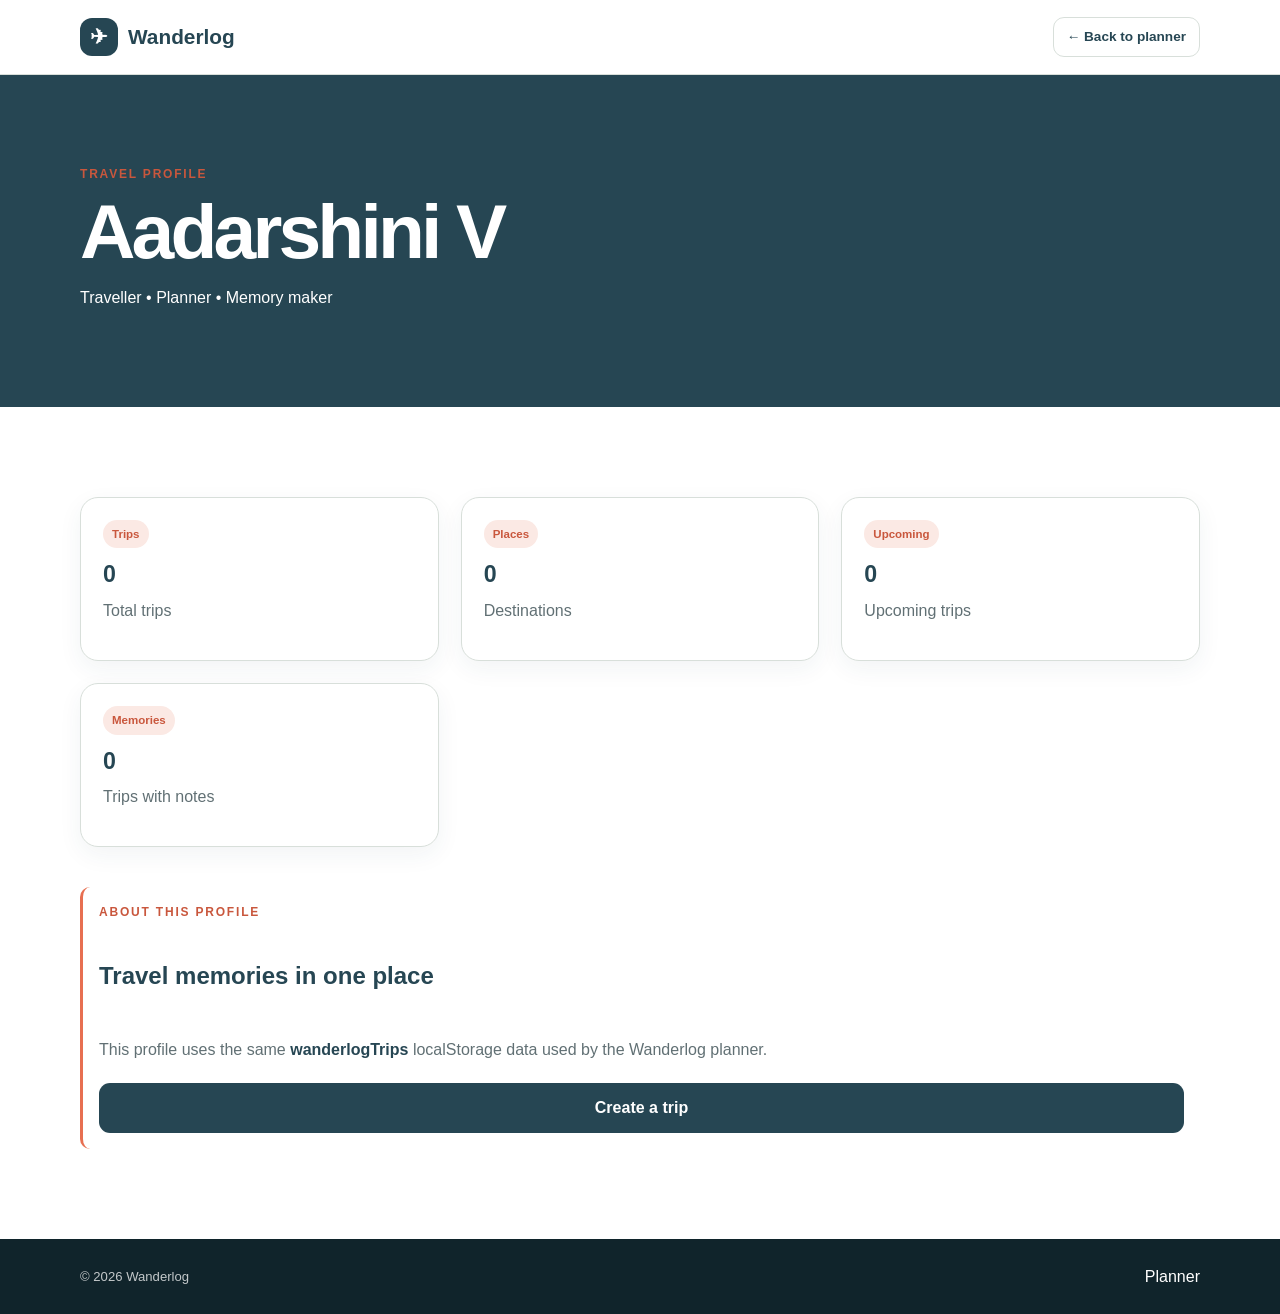
==== commit bd23db0b: "profile.html" ====
--- a/profile.html
+++ b/profile.html
@@ -1,9 +1,7 @@
 <!DOCTYPE html>
-
 <html lang="en">
 
 <head>
-
     <meta charset="UTF-8">
 
     <meta
@@ -14,252 +12,258 @@
         name="description"
         content="Wanderlog travel profile">
 
-    <title>
-        Wanderlog | Profile
-    </title>
+    <title>Wanderlog | Profile</title>
 
     <link
         rel="stylesheet"
         href="style.css">
-
 </head>
 
-
 <body>
 
-
-<a
-    href="#main-content"
-    class="skip-link">
-
-    Skip to main content
-
-</a>
-
-
-<header class="site-header">
-
-    <nav class="navbar container">
-
-        <a
-            href="index.html"
-            class="brand">
-
-            <span class="brand-icon">
-                ✈
-            </span>
-
-            <span>
+    <a
+        href="#main-content"
+        class="skip-link">
+        Skip to main content
+    </a>
+
+    <!-- ================= HEADER ================= -->
+
+    <header class="site-header">
+
+        <nav class="navbar container">
+
+            <a
+                href="index.html"
+                class="brand">
+
+                <span class="brand-icon">
+                    ✈
+                </span>
+
+                <span>
+                    Wanderlog
+                </span>
+
+            </a>
+
+            <a
+                href="index.html"
+                class="btn btn-small btn-ghost">
+
+                ← Back to planner
+
+            </a>
+
+        </nav>
+
+    </header>
+
+
+    <!-- ================= MAIN ================= -->
+
+    <main id="main-content">
+
+        <!-- PROFILE HERO -->
+
+        <section
+            class="hero"
+            style="background: var(--primary); color: white;">
+
+            <div class="container">
+
+                <p class="eyebrow">
+                    TRAVEL PROFILE
+                </p>
+
+                <h1
+                    style="
+                        color: white;
+                        margin: 0;
+                    ">
+
+                    Aadarshini V
+
+                </h1>
+
+                <p>
+                    Traveller • Planner • Memory maker
+                </p>
+
+            </div>
+
+        </section>
+
+
+        <!-- PROFILE STATISTICS -->
+
+        <section class="section">
+
+            <div class="container">
+
+                <div
+                    class="destination-grid"
+                    style="margin-bottom: 40px;">
+
+                    <!-- TOTAL TRIPS -->
+
+                    <article class="destination-card">
+
+                        <div class="card-content">
+
+                            <span class="card-tag">
+                                Trips
+                            </span>
+
+                            <h3 id="profile-trip-count">
+                                0
+                            </h3>
+
+                            <p>
+                                Total trips
+                            </p>
+
+                        </div>
+
+                    </article>
+
+
+                    <!-- DESTINATIONS -->
+
+                    <article class="destination-card">
+
+                        <div class="card-content">
+
+                            <span class="card-tag">
+                                Places
+                            </span>
+
+                            <h3 id="profile-destination-count">
+                                0
+                            </h3>
+
+                            <p>
+                                Destinations
+                            </p>
+
+                        </div>
+
+                    </article>
+
+
+                    <!-- UPCOMING -->
+
+                    <article class="destination-card">
+
+                        <div class="card-content">
+
+                            <span class="card-tag">
+                                Upcoming
+                            </span>
+
+                            <h3 id="profile-upcoming-count">
+                                0
+                            </h3>
+
+                            <p>
+                                Upcoming trips
+                            </p>
+
+                        </div>
+
+                    </article>
+
+
+                    <!-- NOTES -->
+
+                    <article class="destination-card">
+
+                        <div class="card-content">
+
+                            <span class="card-tag">
+                                Memories
+                            </span>
+
+                            <h3 id="profile-note-count">
+                                0
+                            </h3>
+
+                            <p>
+                                Trips with notes
+                            </p>
+
+                        </div>
+
+                    </article>
+
+                </div>
+
+
+                <!-- ABOUT PROFILE -->
+
+                <div class="tip-box">
+
+                    <p class="eyebrow">
+                        ABOUT THIS PROFILE
+                    </p>
+
+                    <h2
+                        style="
+                            color: var(--primary);
+                        ">
+
+                        Travel memories in one place
+
+                    </h2>
+
+                    <p>
+
+                        This profile uses the same
+                        <strong>wanderlogTrips</strong>
+                        localStorage data used by
+                        the Wanderlog planner.
+
+                    </p>
+
+                    <a
+                        href="index.html#add-trip"
+                        class="btn btn-primary">
+
+                        Create a trip
+
+                    </a>
+
+                </div>
+
+            </div>
+
+        </section>
+
+    </main>
+
+
+    <!-- ================= FOOTER ================= -->
+
+    <footer class="site-footer">
+
+        <div class="container footer-inner">
+
+            <p>
+                © <span id="year"></span>
                 Wanderlog
-            </span>
-
-        </a>
-
-
-        <a
-            href="index.html"
-            class="btn btn-small btn-ghost">
-
-            ← Back to planner
-
-        </a>
-
-    </nav>
-
-</header>
-
-
-<main id="main-content">
-
-
-<section
-    class="hero"
-    style="background: var(--primary); color: white;">
-
-    <div class="container">
-
-        <p class="eyebrow">
-            TRAVEL PROFILE
-        </p>
-
-        <h1
-            style="
-                color:white;
-                margin:0;
-            ">
-
-            Aadarshini V
-
-        </h1>
-
-        <p>
-            Traveller • Planner • Memory maker
-        </p>
-
-    </div>
-
-</section>
-
-
-<section class="section">
-
-    <div class="container">
-
-
-        <div
-            class="destination-grid"
-            style="margin-bottom:40px;">
-
-
-            <article class="destination-card">
-
-                <div class="card-content">
-
-                    <span class="card-tag">
-                        Trips
-                    </span>
-
-                    <h3 id="profile-trip-count">
-                        0
-                    </h3>
-
-                    <p>
-                        Total trips
-                    </p>
-
-                </div>
-
-            </article>
-
-
-            <article class="destination-card">
-
-                <div class="card-content">
-
-                    <span class="card-tag">
-                        Places
-                    </span>
-
-                    <h3 id="profile-destination-count">
-                        0
-                    </h3>
-
-                    <p>
-                        Destinations
-                    </p>
-
-                </div>
-
-            </article>
-
-
-            <article class="destination-card">
-
-                <div class="card-content">
-
-                    <span class="card-tag">
-                        Upcoming
-                    </span>
-
-                    <h3 id="profile-upcoming-count">
-                        0
-                    </h3>
-
-                    <p>
-                        Upcoming trips
-                    </p>
-
-                </div>
-
-            </article>
-
-
-            <article class="destination-card">
-
-                <div class="card-content">
-
-                    <span class="card-tag">
-                        Memories
-                    </span>
-
-                    <h3 id="profile-note-count">
-                        0
-                    </h3>
-
-                    <p>
-                        Trips with notes
-                    </p>
-
-                </div>
-
-            </article>
+            </p>
+
+            <a href="index.html">
+                Planner
+            </a>
 
         </div>
 
-
-        <div class="tip-box">
-
-            <p class="eyebrow">
-                ABOUT THIS PROFILE
-            </p>
-
-            <h2
-                style="
-                    color:var(--primary);
-                ">
-
-                Travel memories in one place
-
-            </h2>
-
-            <p>
-
-                This profile uses the same
-                <strong>wanderlogTrips</strong>
-                localStorage data used by
-                the Wanderlog planner.
-
-            </p>
-
-
-            <a
-                href="index.html#add-trip"
-                class="btn btn-primary">
-
-                Create a trip
-
-            </a>
-
-        </div>
-
-    </div>
-
-</section>
-
-
-</main>
-
-
-<footer class="site-footer">
-
-    <div class="container footer-inner">
-
-        <p>
-            © <span id="year"></span>
-            Wanderlog
-        </p>
-
-        <a href="index.html">
-            Planner
-        </a>
-
-    </div>
-
-</footer>
-
-
-<script src="script.js"></script>
+    </footer>
+
+
+    <script src="script.js"></script>
 
 </body>
 
-                </html>
+</html>
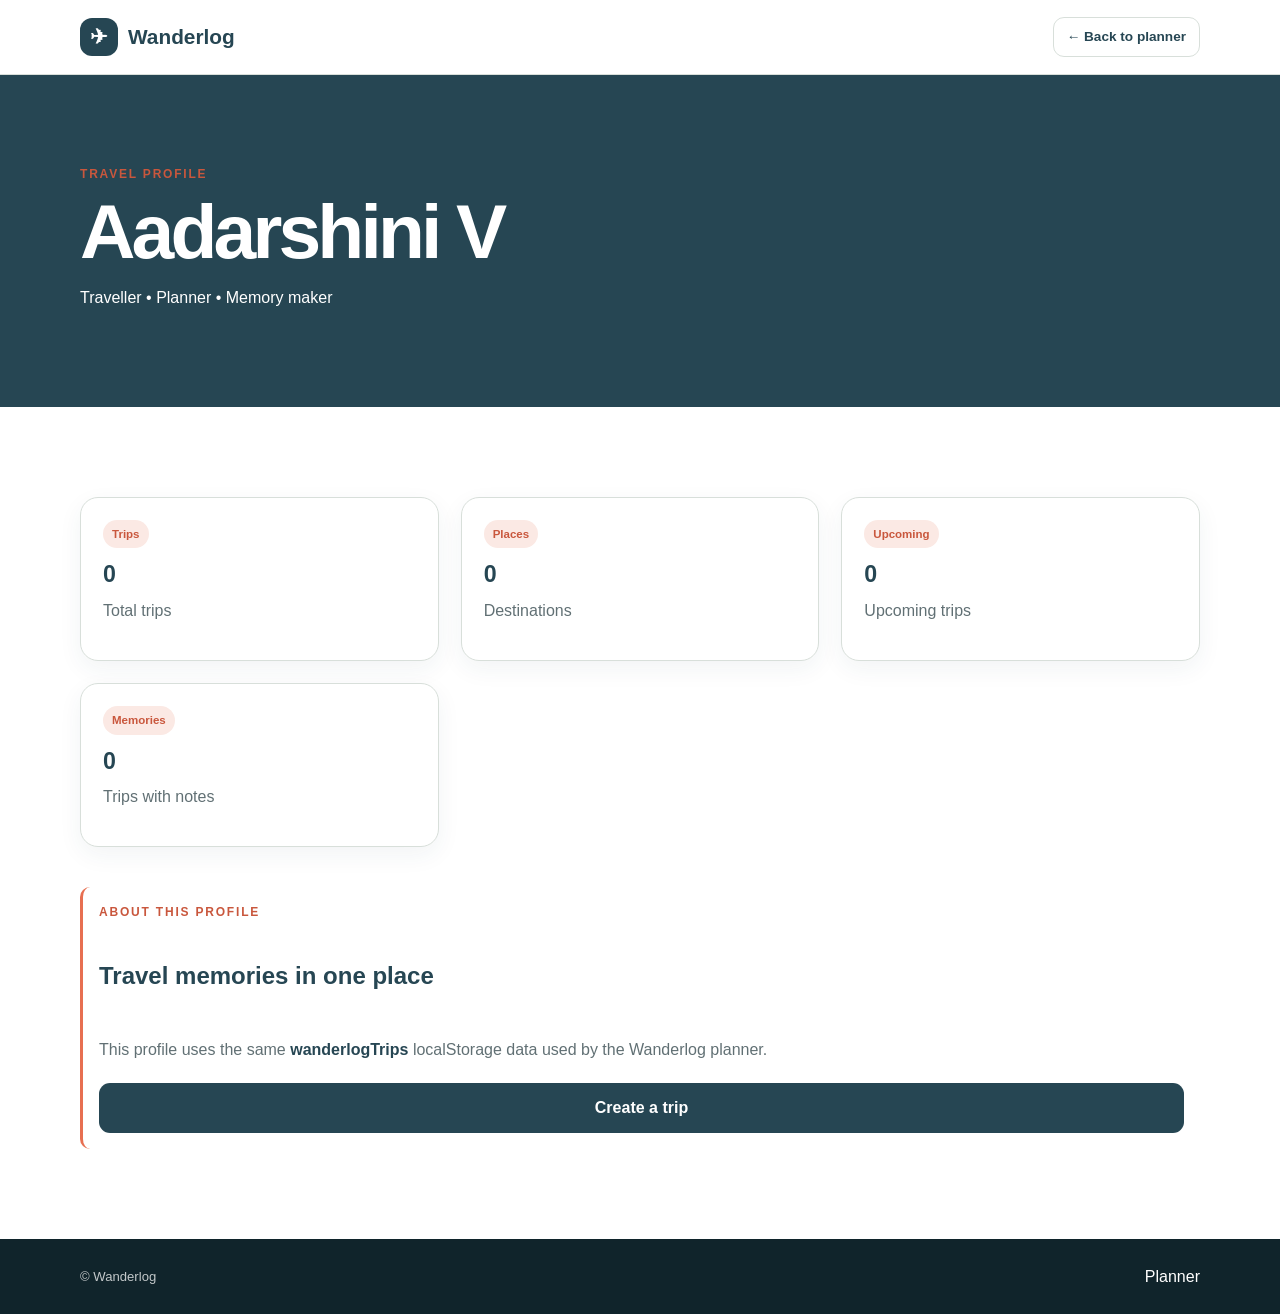
==== commit 3660255d: "profile.html" ====
--- a/profile.html
+++ b/profile.html
@@ -2,6 +2,7 @@
 <html lang="en">
 
 <head>
+
     <meta charset="UTF-8">
 
     <meta
@@ -17,252 +18,241 @@
     <link
         rel="stylesheet"
         href="style.css">
+
 </head>
 
 <body>
 
-    <a
-        href="#main-content"
-        class="skip-link">
-        Skip to main content
-    </a>
-
-    <!-- ================= HEADER ================= -->
-
-    <header class="site-header">
-
-        <nav class="navbar container">
+<a
+    href="#main-content"
+    class="skip-link">
+
+    Skip to main content
+
+</a>
+
+
+<header class="site-header">
+
+    <nav class="navbar container">
+
+        <a
+            href="index.html"
+            class="brand">
+
+            <span class="brand-icon">
+                ✈
+            </span>
+
+            <span>
+                Wanderlog
+            </span>
+
+        </a>
+
+
+        <a
+            href="index.html"
+            class="btn btn-small btn-ghost">
+
+            ← Back to planner
+
+        </a>
+
+    </nav>
+
+</header>
+
+
+<main id="main-content">
+
+
+<section
+    class="hero"
+    style="background: var(--primary); color: white;">
+
+    <div class="container">
+
+        <p class="eyebrow">
+            TRAVEL PROFILE
+        </p>
+
+        <h1
+            style="
+                color: white;
+                margin: 0;
+            ">
+
+            Aadarshini V
+
+        </h1>
+
+        <p>
+            Traveller • Planner • Memory maker
+        </p>
+
+    </div>
+
+</section>
+
+
+<section class="section">
+
+    <div class="container">
+
+
+        <div
+            class="destination-grid"
+            style="margin-bottom: 40px;">
+
+
+            <article class="destination-card">
+
+                <div class="card-content">
+
+                    <span class="card-tag">
+                        Trips
+                    </span>
+
+                    <h3 id="profile-trip-count">
+                        0
+                    </h3>
+
+                    <p>
+                        Total trips
+                    </p>
+
+                </div>
+
+            </article>
+
+
+            <article class="destination-card">
+
+                <div class="card-content">
+
+                    <span class="card-tag">
+                        Places
+                    </span>
+
+                    <h3 id="profile-destination-count">
+                        0
+                    </h3>
+
+                    <p>
+                        Destinations
+                    </p>
+
+                </div>
+
+            </article>
+
+
+            <article class="destination-card">
+
+                <div class="card-content">
+
+                    <span class="card-tag">
+                        Upcoming
+                    </span>
+
+                    <h3 id="profile-upcoming-count">
+                        0
+                    </h3>
+
+                    <p>
+                        Upcoming trips
+                    </p>
+
+                </div>
+
+            </article>
+
+
+            <article class="destination-card">
+
+                <div class="card-content">
+
+                    <span class="card-tag">
+                        Memories
+                    </span>
+
+                    <h3 id="profile-note-count">
+                        0
+                    </h3>
+
+                    <p>
+                        Trips with notes
+                    </p>
+
+                </div>
+
+            </article>
+
+        </div>
+
+
+        <div class="tip-box">
+
+            <p class="eyebrow">
+                ABOUT THIS PROFILE
+            </p>
+
+            <h2 style="color: var(--primary);">
+                Travel memories in one place
+            </h2>
+
+            <p>
+
+                This profile uses the same
+                <strong>wanderlogTrips</strong>
+                localStorage data used by
+                the Wanderlog planner.
+
+            </p>
+
 
             <a
-                href="index.html"
-                class="brand">
-
-                <span class="brand-icon">
-                    ✈
-                </span>
-
-                <span>
-                    Wanderlog
-                </span>
+                href="index.html#add-trip"
+                class="btn btn-primary">
+
+                Create a trip
 
             </a>
 
-            <a
-                href="index.html"
-                class="btn btn-small btn-ghost">
-
-                ← Back to planner
-
-            </a>
-
-        </nav>
-
-    </header>
-
-
-    <!-- ================= MAIN ================= -->
-
-    <main id="main-content">
-
-        <!-- PROFILE HERO -->
-
-        <section
-            class="hero"
-            style="background: var(--primary); color: white;">
-
-            <div class="container">
-
-                <p class="eyebrow">
-                    TRAVEL PROFILE
-                </p>
-
-                <h1
-                    style="
-                        color: white;
-                        margin: 0;
-                    ">
-
-                    Aadarshini V
-
-                </h1>
-
-                <p>
-                    Traveller • Planner • Memory maker
-                </p>
-
-            </div>
-
-        </section>
-
-
-        <!-- PROFILE STATISTICS -->
-
-        <section class="section">
-
-            <div class="container">
-
-                <div
-                    class="destination-grid"
-                    style="margin-bottom: 40px;">
-
-                    <!-- TOTAL TRIPS -->
-
-                    <article class="destination-card">
-
-                        <div class="card-content">
-
-                            <span class="card-tag">
-                                Trips
-                            </span>
-
-                            <h3 id="profile-trip-count">
-                                0
-                            </h3>
-
-                            <p>
-                                Total trips
-                            </p>
-
-                        </div>
-
-                    </article>
-
-
-                    <!-- DESTINATIONS -->
-
-                    <article class="destination-card">
-
-                        <div class="card-content">
-
-                            <span class="card-tag">
-                                Places
-                            </span>
-
-                            <h3 id="profile-destination-count">
-                                0
-                            </h3>
-
-                            <p>
-                                Destinations
-                            </p>
-
-                        </div>
-
-                    </article>
-
-
-                    <!-- UPCOMING -->
-
-                    <article class="destination-card">
-
-                        <div class="card-content">
-
-                            <span class="card-tag">
-                                Upcoming
-                            </span>
-
-                            <h3 id="profile-upcoming-count">
-                                0
-                            </h3>
-
-                            <p>
-                                Upcoming trips
-                            </p>
-
-                        </div>
-
-                    </article>
-
-
-                    <!-- NOTES -->
-
-                    <article class="destination-card">
-
-                        <div class="card-content">
-
-                            <span class="card-tag">
-                                Memories
-                            </span>
-
-                            <h3 id="profile-note-count">
-                                0
-                            </h3>
-
-                            <p>
-                                Trips with notes
-                            </p>
-
-                        </div>
-
-                    </article>
-
-                </div>
-
-
-                <!-- ABOUT PROFILE -->
-
-                <div class="tip-box">
-
-                    <p class="eyebrow">
-                        ABOUT THIS PROFILE
-                    </p>
-
-                    <h2
-                        style="
-                            color: var(--primary);
-                        ">
-
-                        Travel memories in one place
-
-                    </h2>
-
-                    <p>
-
-                        This profile uses the same
-                        <strong>wanderlogTrips</strong>
-                        localStorage data used by
-                        the Wanderlog planner.
-
-                    </p>
-
-                    <a
-                        href="index.html#add-trip"
-                        class="btn btn-primary">
-
-                        Create a trip
-
-                    </a>
-
-                </div>
-
-            </div>
-
-        </section>
-
-    </main>
-
-
-    <!-- ================= FOOTER ================= -->
-
-    <footer class="site-footer">
-
-        <div class="container footer-inner">
-
-            <p>
-                © <span id="year"></span>
-                Wanderlog
-            </p>
-
-            <a href="index.html">
-                Planner
-            </a>
-
         </div>
 
-    </footer>
-
-
-    <script src="script.js"></script>
+    </div>
+
+</section>
+
+
+</main>
+
+
+<footer class="site-footer">
+
+    <div class="container footer-inner">
+
+        <p>
+
+            ©
+            <span id="year"></span>
+            Wanderlog
+
+        </p>
+
+
+        <a href="index.html">
+            Planner
+        </a>
+
+    </div>
+
+</footer>
+
+
+<script src="script.js"></script>
 
 </body>
 
--- a/style.css
+++ b/style.css
@@ -1,5 +1,4 @@
 :root {
-
     --primary: #264653;
     --primary-dark: #17313b;
 
@@ -22,7 +21,6 @@
     --radius: 18px;
 
     --container: 1120px;
-
 }
 
 
@@ -31,16 +29,13 @@
 * {
     box-sizing: border-box;
 }
-
 
 html {
     scroll-behavior: smooth;
     scroll-padding-top: 90px;
 }
 
-
 body {
-
     margin: 0;
 
     font-family:
@@ -49,57 +44,36 @@
         sans-serif;
 
     color: var(--text);
-
     background: var(--white);
 
     line-height: 1.6;
-
-}
-
+}
 
 img {
-
     display: block;
-
     max-width: 100%;
-
-}
-
+}
 
 button,
 input,
 textarea {
-
     font: inherit;
-
-}
-
+}
 
 button,
 a {
-
-    -webkit-tap-highlight-color:
-        transparent;
-
-}
-
+    -webkit-tap-highlight-color: transparent;
+}
 
 button {
-
     cursor: pointer;
-
-}
-
+}
 
 a {
-
     color: inherit;
-
-}
-
+}
 
 .container {
-
     width:
         min(
             var(--container),
@@ -107,128 +81,83 @@
         );
 
     margin: auto;
-
-}
-
+}
 
 .hidden {
-
     display: none !important;
-
-}
-
+}
 
 .sr-only {
-
     position: absolute;
-
     width: 1px;
-
     height: 1px;
-
     padding: 0;
-
     margin: -1px;
-
     overflow: hidden;
-
     clip: rect(0, 0, 0, 0);
-
     white-space: nowrap;
-
     border: 0;
-
 }
 
 
 /* ================= ACCESSIBILITY ================= */
 
 .skip-link {
-
     position: fixed;
-
     top: -60px;
-
     left: 20px;
-
     z-index: 9999;
 
     padding: 10px 16px;
 
-    background:
-        var(--primary);
-
+    background: var(--primary);
     color: white;
 
     border-radius: 10px;
-
-}
-
+}
 
 .skip-link:focus {
-
     top: 15px;
-
-}
-
+}
 
 a:focus-visible,
 button:focus-visible,
 input:focus-visible,
 textarea:focus-visible {
-
-    outline: 3px solid
-        var(--accent);
-
+    outline: 3px solid var(--accent);
     outline-offset: 3px;
-
 }
 
 
 /* ================= HEADER ================= */
 
 .site-header {
-
     position: sticky;
-
     top: 0;
-
     z-index: 1000;
 
     background:
-        rgba(255,255,255,.95);
-
-    backdrop-filter:
-        blur(12px);
+        rgba(255, 255, 255, .95);
+
+    backdrop-filter: blur(12px);
 
     border-bottom:
         1px solid var(--border);
-
-}
-
+}
 
 .navbar {
-
     min-height: 74px;
 
     display: flex;
-
     align-items: center;
-
-    justify-content:
-        space-between;
+    justify-content: space-between;
 
     gap: 20px;
-
-}
-
+}
 
 .brand {
-
     display: flex;
-
     align-items: center;
-
     gap: 10px;
 
     text-decoration: none;
@@ -236,36 +165,24 @@
     color: var(--primary);
 
     font-size: 1.3rem;
-
     font-weight: 900;
-
-}
-
+}
 
 .brand-icon {
-
     width: 38px;
-
     height: 38px;
 
     display: grid;
-
     place-items: center;
 
     border-radius: 12px;
 
-    background:
-        var(--primary);
-
+    background: var(--primary);
     color: white;
-
-}
-
+}
 
 .nav-links {
-
     display: flex;
-
     align-items: center;
 
     gap: 5px;
@@ -273,15 +190,11 @@
     list-style: none;
 
     padding: 0;
-
     margin: 0;
-
-}
-
+}
 
 .nav-link,
 .profile-link {
-
     display: block;
 
     padding: 9px 12px;
@@ -293,78 +206,49 @@
     color: var(--muted);
 
     font-weight: 700;
-
     font-size: .9rem;
 
     transition: .2s ease;
-
-}
-
+}
 
 .nav-link:hover,
 .nav-link.active {
-
-    background:
-        var(--soft);
-
-    color:
-        var(--primary);
-
-}
-
+    background: var(--soft);
+    color: var(--primary);
+}
 
 .profile-link {
-
-    border:
-        1px solid var(--border);
-
-}
-
+    border: 1px solid var(--border);
+}
 
 .profile-link:hover {
-
-    background:
-        var(--soft);
-
-    color:
-        var(--primary);
-
-}
-
+    background: var(--soft);
+    color: var(--primary);
+}
 
 .menu-toggle {
-
     display: none;
 
     border: 0;
-
     background: transparent;
-
-}
-
+}
 
 .menu-toggle span {
-
     display: block;
 
     width: 25px;
-
     height: 2px;
 
     margin: 5px;
 
-    background:
-        var(--primary);
-
+    background: var(--primary);
 }
 
 
 /* ================= HERO ================= */
 
 .hero {
-
-    padding:
-        90px 0 80px;
+    padding: 90px 0 80px;
 
     background:
         linear-gradient(
@@ -372,12 +256,9 @@
             var(--cream),
             #ffffff
         );
-
-}
-
+}
 
 .hero-grid {
-
     display: grid;
 
     grid-template-columns:
@@ -386,34 +267,25 @@
     gap: 70px;
 
     align-items: center;
-
-}
-
+}
 
 .eyebrow {
-
     margin: 0 0 10px;
 
-    color:
-        var(--accent-dark);
+    color: var(--accent-dark);
 
     font-size: .75rem;
-
     font-weight: 900;
 
     letter-spacing: .15em;
-
-}
-
+}
 
 .hero h1 {
-
     margin: 0;
 
     max-width: 700px;
 
-    color:
-        var(--primary);
+    color: var(--primary);
 
     font-size:
         clamp(
@@ -424,345 +296,219 @@
 
     line-height: .98;
 
-    letter-spacing:
-        -.05em;
-
-}
-
+    letter-spacing: -.05em;
+}
 
 .hero-description {
-
     max-width: 650px;
 
     margin: 24px 0;
 
-    color:
-        var(--muted);
-
-    font-size:
-        1.08rem;
-
-}
-
+    color: var(--muted);
+
+    font-size: 1.08rem;
+}
 
 .hero-buttons {
-
     display: flex;
-
     flex-wrap: wrap;
 
     gap: 12px;
-
-}
-
+}
 
 .btn {
-
     display: inline-flex;
 
     align-items: center;
-
     justify-content: center;
 
     gap: 8px;
 
     min-height: 46px;
 
-    padding:
-        11px 18px;
+    padding: 11px 18px;
 
     border-radius: 11px;
 
-    border:
-        1px solid transparent;
+    border: 1px solid transparent;
 
     text-decoration: none;
 
     font-weight: 800;
 
-    transition:
-        .2s ease;
-
-}
-
+    transition: .2s ease;
+}
 
 .btn:hover {
-
-    transform:
-        translateY(-2px);
+    transform: translateY(-2px);
 
     box-shadow:
         0 9px 22px
-        rgba(38,70,83,.13);
-
-}
-
+        rgba(38, 70, 83, .13);
+}
 
 .btn-primary {
-
-    background:
-        var(--primary);
-
-    color:
-        white;
-
-}
-
+    background: var(--primary);
+    color: white;
+}
 
 .btn-primary:hover {
-
-    background:
-        var(--primary-dark);
-
-}
-
+    background: var(--primary-dark);
+}
 
 .btn-secondary {
-
-    background:
-        white;
+    background: white;
+
+    border: 1px solid var(--border);
+
+    color: var(--primary);
+}
+
+.btn-ghost {
+    background: transparent;
+
+    border: 1px solid var(--border);
+
+    color: var(--primary);
+}
+
+.btn-light {
+    background: white;
+    color: var(--primary);
+}
+
+.btn-small {
+    min-height: 38px;
+
+    padding: 8px 13px;
+
+    font-size: .85rem;
+}
+
+.hero-stats {
+    display: flex;
+
+    flex-wrap: wrap;
+
+    gap: 28px;
+
+    margin-top: 40px;
+}
+
+.hero-stats div {
+    display: grid;
+}
+
+.hero-stats strong {
+    color: var(--primary);
+
+    font-size: 1.35rem;
+}
+
+.hero-stats span {
+    color: var(--muted);
+
+    font-size: .8rem;
+}
+
+
+/* ================= HERO CARD ================= */
+
+.hero-card {
+    overflow: hidden;
+
+    background: white;
 
     border:
         1px solid var(--border);
 
-    color:
-        var(--primary);
-
-}
-
-
-.btn-ghost {
-
-    background:
-        transparent;
-
-    border:
-        1px solid var(--border);
-
-    color:
-        var(--primary);
-
-}
-
-
-.btn-light {
-
-    background:
-        white;
-
-    color:
-        var(--primary);
-
-}
-
-
-.btn-small {
-
-    min-height: 38px;
-
-    padding:
-        8px 13px;
-
-    font-size: .85rem;
-
-}
-
-
-.hero-stats {
-
-    display: flex;
-
-    flex-wrap: wrap;
-
-    gap: 28px;
-
-    margin-top: 40px;
-
-}
-
-
-.hero-stats div {
-
-    display: grid;
-
-}
-
-
-.hero-stats strong {
-
-    color:
-        var(--primary);
-
-    font-size:
-        1.35rem;
-
-}
-
-
-.hero-stats span {
-
-    color:
-        var(--muted);
-
-    font-size: .8rem;
-
-}
-
-
-/* ================= HERO CARD ================= */
-
-.hero-card {
+    border-radius: 24px;
+
+    box-shadow: var(--shadow);
+}
+
+.hero-image {
+    aspect-ratio: 4 / 3;
 
     overflow: hidden;
-
-    background:
-        white;
-
-    border:
-        1px solid var(--border);
-
-    border-radius:
-        24px;
-
-    box-shadow:
-        var(--shadow);
-
-}
-
-
-.hero-image {
-
-    aspect-ratio:
-        4 / 3;
-
-    overflow:
-        hidden;
-
-}
-
+}
 
 .hero-image img {
-
     width: 100%;
-
     height: 100%;
 
     object-fit: cover;
 
     transition:
         transform .5s ease;
-
-}
-
-
-.hero-card:hover
-.hero-image img {
-
-    transform:
-        scale(1.05);
-
-}
-
+}
+
+.hero-card:hover .hero-image img {
+    transform: scale(1.05);
+}
 
 .hero-card-content {
-
-    padding:
-        24px;
-
-}
-
+    padding: 24px;
+}
 
 .pill,
 .card-tag {
-
     display: inline-flex;
 
     width: fit-content;
 
-    padding:
-        5px 9px;
-
-    border-radius:
-        999px;
-
-    background:
-        #fbe9e4;
-
-    color:
-        var(--accent-dark);
-
-    font-size:
-        .72rem;
-
-    font-weight:
-        900;
-
-}
-
+    padding: 5px 9px;
+
+    border-radius: 999px;
+
+    background: #fbe9e4;
+
+    color: var(--accent-dark);
+
+    font-size: .72rem;
+
+    font-weight: 900;
+}
 
 .hero-card h2 {
-
-    margin:
-        12px 0 5px;
-
-    color:
-        var(--primary);
-
-}
-
+    margin: 12px 0 5px;
+
+    color: var(--primary);
+}
 
 .hero-card p {
-
     margin: 0;
 
-    color:
-        var(--muted);
-
+    color: var(--muted);
 }
 
 
 /* ================= SECTION ================= */
 
 .section {
-
-    padding:
-        90px 0;
-
-}
-
+    padding: 90px 0;
+}
 
 .section-soft {
-
-    background:
-        var(--soft);
-
-}
-
+    background: var(--soft);
+}
 
 .section-heading {
-
     display: flex;
 
-    justify-content:
-        space-between;
-
-    align-items:
-        flex-end;
+    justify-content: space-between;
+
+    align-items: flex-end;
 
     gap: 25px;
 
-    margin-bottom:
-        34px;
-
-}
-
+    margin-bottom: 34px;
+}
 
 .section-heading h2 {
-
     margin: 0;
 
-    color:
-        var(--primary);
+    color: var(--primary);
 
     font-size:
         clamp(
@@ -771,173 +517,111 @@
             3rem
         );
 
-    line-height:
-        1.05;
-
-}
-
+    line-height: 1.05;
+}
 
 .section-heading > p {
-
-    max-width:
-        420px;
+    max-width: 420px;
 
     margin: 0;
 
-    color:
-        var(--muted);
-
-    text-align:
-        right;
-
+    color: var(--muted);
+
+    text-align: right;
 }
 
 
 /* ================= DESTINATIONS ================= */
 
 .destination-grid {
-
     display: grid;
 
     grid-template-columns:
         repeat(3, 1fr);
 
     gap: 22px;
-
-}
-
+}
 
 .destination-card {
-
     overflow: hidden;
 
-    background:
-        white;
+    background: white;
 
     border:
         1px solid var(--border);
 
-    border-radius:
-        var(--radius);
+    border-radius: var(--radius);
 
     box-shadow:
         0 8px 25px
-        rgba(38,70,83,.06);
-
-    transition:
-        .25s ease;
-
-}
-
+        rgba(38, 70, 83, .06);
+
+    transition: .25s ease;
+}
 
 .destination-card:hover {
-
-    transform:
-        translateY(-7px);
-
-    box-shadow:
-        var(--shadow);
-
-}
-
+    transform: translateY(-7px);
+
+    box-shadow: var(--shadow);
+}
 
 .destination-image {
-
-    aspect-ratio:
-        16 / 10;
-
-    overflow:
-        hidden;
-
-}
-
+    aspect-ratio: 16 / 10;
+
+    overflow: hidden;
+}
 
 .destination-image img {
-
     width: 100%;
-
     height: 100%;
 
     object-fit: cover;
 
     transition:
         transform .4s ease;
-
-}
-
-
-.destination-card:hover
-.destination-image img {
-
-    transform:
-        scale(1.05);
-
-}
-
+}
+
+.destination-card:hover .destination-image img {
+    transform: scale(1.05);
+}
 
 .card-content {
-
-    padding:
-        22px;
-
-}
-
+    padding: 22px;
+}
 
 .card-content h3 {
-
-    margin:
-        8px 0 4px;
-
-    color:
-        var(--primary);
-
-    font-size:
-        1.45rem;
-
-}
-
+    margin: 8px 0 4px;
+
+    color: var(--primary);
+
+    font-size: 1.45rem;
+}
 
 .card-content p {
-
-    margin:
-        0 0 15px;
-
-    color:
-        var(--muted);
-
-}
-
+    margin: 0 0 15px;
+
+    color: var(--muted);
+}
 
 .text-btn {
-
     border: 0;
-
     padding: 0;
 
-    background:
-        transparent;
-
-    color:
-        var(--accent-dark);
-
-    font-weight:
-        900;
-
-}
-
+    background: transparent;
+
+    color: var(--accent-dark);
+
+    font-weight: 900;
+}
 
 .text-btn:hover {
-
-    text-decoration:
-        underline;
-
+    text-decoration: underline;
 }
 
 
 /* ================= FORM ================= */
 
 .form-layout {
-
     display: grid;
 
     grid-template-columns:
@@ -945,18 +629,13 @@
 
     gap: 70px;
 
-    align-items:
-        start;
-
-}
-
+    align-items: start;
+}
 
 .form-intro h2 {
-
     margin: 0;
 
-    color:
-        var(--primary);
+    color: var(--primary);
 
     font-size:
         clamp(
@@ -964,596 +643,373 @@
             4vw,
             3rem
         );
-
-}
-
+}
 
 .form-intro > p:not(.eyebrow) {
-
-    color:
-        var(--muted);
-
-    max-width:
-        430px;
-
-    margin-top:
-        20px;
-
-}
-
+    color: var(--muted);
+
+    max-width: 430px;
+
+    margin-top: 20px;
+}
 
 .tip-box {
-
     display: grid;
 
     gap: 5px;
 
-    margin-top:
-        25px;
-
-    padding:
-        16px;
+    margin-top: 25px;
+
+    padding: 16px;
 
     border-left:
         3px solid var(--accent);
 
-    background:
-        white;
-
-    border-radius:
-        10px;
-
-    color:
-        var(--muted);
-
-}
-
+    background: white;
+
+    border-radius: 10px;
+
+    color: var(--muted);
+}
 
 .tip-box strong {
-
-    color:
-        var(--primary);
-
-}
-
+    color: var(--primary);
+}
 
 .trip-form {
-
-    padding:
-        28px;
-
-    background:
-        white;
+    padding: 28px;
+
+    background: white;
 
     border:
         1px solid var(--border);
 
-    border-radius:
-        20px;
-
-    box-shadow:
-        var(--shadow);
-
-}
-
+    border-radius: 20px;
+
+    box-shadow: var(--shadow);
+}
 
 .form-row {
-
     display: grid;
 
     grid-template-columns:
         1fr 1fr;
 
-    gap:
-        18px;
-
-}
-
+    gap: 18px;
+}
 
 .form-group {
-
-    margin-bottom:
-        18px;
-
-}
-
+    margin-bottom: 18px;
+}
 
 .form-group label {
-
     display: block;
 
-    margin-bottom:
-        7px;
-
-    color:
-        var(--primary);
-
-    font-weight:
-        800;
-
-    font-size:
-        .9rem;
-
-}
-
+    margin-bottom: 7px;
+
+    color: var(--primary);
+
+    font-weight: 800;
+
+    font-size: .9rem;
+}
 
 .form-group label span {
-
-    color:
-        var(--accent);
-
-}
-
+    color: var(--accent);
+}
 
 input,
 textarea {
-
     width: 100%;
 
-    padding:
-        12px 13px;
+    padding: 12px 13px;
 
     border:
         1px solid var(--border);
 
-    border-radius:
-        10px;
-
-    background:
-        #fbfcfb;
-
-    color:
-        var(--text);
-
-}
-
+    border-radius: 10px;
+
+    background: #fbfcfb;
+
+    color: var(--text);
+}
 
 textarea {
-
-    min-height:
-        130px;
-
-    resize:
-        vertical;
-
-}
-
+    min-height: 130px;
+
+    resize: vertical;
+}
 
 input:focus,
 textarea:focus {
-
-    border-color:
-        var(--primary);
-
-    background:
-        white;
-
-}
-
+    border-color: var(--primary);
+
+    background: white;
+}
 
 input.invalid {
-
-    border-color:
-        #c53f35;
-
-}
-
+    border-color: #c53f35;
+}
 
 .field-error {
-
     display: block;
 
-    min-height:
-        18px;
-
-    color:
-        #a52e27;
-
-    font-size:
-        .76rem;
-
-}
-
+    min-height: 18px;
+
+    color: #a52e27;
+
+    font-size: .76rem;
+}
 
 .character-count {
-
-    text-align:
-        right;
-
-    color:
-        var(--muted);
-
-    font-size:
-        .72rem;
-
-}
-
+    text-align: right;
+
+    color: var(--muted);
+
+    font-size: .72rem;
+}
 
 .form-message {
-
-    min-height:
-        22px;
-
-    margin:
-        4px 0 12px;
-
-    font-weight:
-        700;
-
-}
-
+    min-height: 22px;
+
+    margin: 4px 0 12px;
+
+    font-weight: 700;
+}
 
 .form-message.error {
-
-    color:
-        #a52e27;
-
-}
-
+    color: #a52e27;
+}
 
 .form-message.success {
-
-    color:
-        #23613b;
-
-}
-
+    color: #23613b;
+}
 
 .form-actions {
-
     display: flex;
 
     gap: 10px;
-
 }
 
 
 /* ================= MY TRIPS ================= */
 
 .trip-toolbar {
-
     display: flex;
 
     gap: 10px;
 
-    margin-bottom:
-        25px;
-
-}
-
+    margin-bottom: 25px;
+}
 
 .search-box {
-
     position: relative;
 
     flex: 1;
-
-}
-
+}
 
 .search-icon {
-
     position: absolute;
 
     left: 14px;
-
     top: 8px;
 
-    color:
-        var(--muted);
-
-    font-size:
-        1.35rem;
-
-}
-
+    color: var(--muted);
+
+    font-size: 1.35rem;
+}
 
 .search-box input {
-
-    padding-left:
-        40px;
-
-}
-
+    padding-left: 40px;
+}
 
 .trip-grid {
-
     display: grid;
 
     grid-template-columns:
         repeat(3, 1fr);
 
     gap: 22px;
-
-}
-
+}
 
 .trip-card {
-
     overflow: hidden;
 
     display: flex;
-
     flex-direction: column;
 
-    background:
-        white;
+    background: white;
 
     border:
         1px solid var(--border);
 
-    border-radius:
-        var(--radius);
+    border-radius: var(--radius);
 
     box-shadow:
         0 8px 25px
-        rgba(38,70,83,.06);
-
-    transition:
-        .2s ease;
-
-}
-
+        rgba(38, 70, 83, .06);
+
+    transition: .2s ease;
+}
 
 .trip-card:hover {
-
-    transform:
-        translateY(-5px);
-
-    box-shadow:
-        var(--shadow);
-
-}
-
+    transform: translateY(-5px);
+
+    box-shadow: var(--shadow);
+}
 
 .trip-card-image {
-
-    position:
-        relative;
-
-    aspect-ratio:
-        16 / 10;
-
-    overflow:
-        hidden;
+    position: relative;
+
+    aspect-ratio: 16 / 10;
+
+    overflow: hidden;
+
+    background: #e6ebe7;
+}
+
+.trip-card-image img {
+    width: 100%;
+    height: 100%;
+
+    object-fit: cover;
+}
+
+.trip-date-badge {
+    position: absolute;
+
+    top: 12px;
+    left: 12px;
+
+    padding: 6px 9px;
+
+    border-radius: 8px;
 
     background:
-        #e6ebe7;
-
-}
-
-
-.trip-card-image img {
-
-    width: 100%;
-
-    height: 100%;
-
-    object-fit: cover;
-
-}
-
-
-.trip-date-badge {
-
-    position:
-        absolute;
-
-    top: 12px;
-
-    left: 12px;
-
-    padding:
-        6px 9px;
-
-    border-radius:
-        8px;
-
-    background:
-        rgba(255,255,255,.93);
-
-    color:
-        var(--primary);
-
-    font-size:
-        .74rem;
-
-    font-weight:
-        900;
-
-}
-
+        rgba(255, 255, 255, .93);
+
+    color: var(--primary);
+
+    font-size: .74rem;
+
+    font-weight: 900;
+}
 
 .trip-card-body {
-
-    padding:
-        20px;
+    padding: 20px;
 
     flex: 1;
 
-    display:
-        flex;
-
-    flex-direction:
-        column;
-
-}
-
+    display: flex;
+    flex-direction: column;
+}
 
 .trip-card-body h3 {
-
-    margin:
-        7px 0 3px;
-
-    color:
-        var(--primary);
-
-}
-
+    margin: 7px 0 3px;
+
+    color: var(--primary);
+}
 
 .destination {
-
-    margin:
-        0 0 10px;
-
-    color:
-        var(--muted);
-
-    font-weight:
-        700;
-
-}
-
+    margin: 0 0 10px;
+
+    color: var(--muted);
+
+    font-weight: 700;
+}
 
 .trip-notes {
-
-    color:
-        var(--muted);
-
-    font-size:
-        .9rem;
-
-    margin:
-        0 0 15px;
-
-}
-
+    color: var(--muted);
+
+    font-size: .9rem;
+
+    margin: 0 0 15px;
+}
 
 .trip-actions {
-
-    display:
-        flex;
-
-    gap:
-        8px;
-
-    margin-top:
-        auto;
-
-}
-
+    display: flex;
+
+    gap: 8px;
+
+    margin-top: auto;
+}
 
 .trip-actions button {
-
     flex: 1;
 
-    padding:
-        9px 8px;
+    padding: 9px 8px;
 
     border:
         1px solid var(--border);
 
-    border-radius:
-        8px;
-
-    background:
-        white;
-
-    color:
-        var(--primary);
-
-    font-weight:
-        800;
-
-}
-
+    border-radius: 8px;
+
+    background: white;
+
+    color: var(--primary);
+
+    font-weight: 800;
+}
 
 .trip-actions button:hover {
-
-    background:
-        var(--soft);
-
-}
-
+    background: var(--soft);
+}
 
 .trip-actions .danger:hover {
-
-    background:
-        #fff0ee;
-
-    color:
-        #a52e27;
-
+    background: #fff0ee;
+
+    color: #a52e27;
 }
 
 
 /* ================= EMPTY ================= */
 
 .empty-state {
-
-    padding:
-        60px 20px;
-
-    text-align:
-        center;
+    padding: 60px 20px;
+
+    text-align: center;
 
     border:
         1px dashed var(--border);
 
-    border-radius:
-        18px;
-
-    background:
-        #fafcf9;
-
-}
-
+    border-radius: 18px;
+
+    background: #fafcf9;
+}
 
 .empty-icon {
-
-    font-size:
-        2.5rem;
-
-}
-
+    font-size: 2.5rem;
+}
 
 .empty-state h3 {
-
-    color:
-        var(--primary);
-
-}
-
+    color: var(--primary);
+}
 
 .empty-state p {
-
-    color:
-        var(--muted);
-
+    color: var(--muted);
 }
 
 
 /* ================= ABOUT ================= */
 
 .section-dark {
-
-    background:
-        var(--primary);
-
-    color:
-        white;
-
-}
-
+    background: var(--primary);
+
+    color: white;
+}
 
 .about-grid {
-
     display: grid;
 
     grid-template-columns:
         1fr 1fr;
 
-    gap:
-        80px;
-
-    align-items:
-        center;
-
-}
-
+    gap: 80px;
+
+    align-items: center;
+}
 
 .section-dark h2 {
-
     margin: 0;
 
     font-size:
@@ -1563,275 +1019,170 @@
             3.2rem
         );
 
-    line-height:
-        1.05;
-
-}
-
+    line-height: 1.05;
+}
 
 .section-dark p {
-
     color:
-        rgba(255,255,255,.75);
-
+        rgba(255, 255, 255, .75);
 }
 
 
 /* ================= FOOTER ================= */
 
 .site-footer {
-
-    padding:
-        25px 0;
+    padding: 25px 0;
+
+    background: #10242b;
+
+    color:
+        rgba(255, 255, 255, .75);
+}
+
+.footer-inner {
+    display: flex;
+
+    align-items: center;
+
+    justify-content: space-between;
+
+    gap: 20px;
+}
+
+.footer-inner p {
+    margin: 0;
+
+    font-size: .82rem;
+}
+
+.footer-inner a {
+    color: white;
+
+    text-decoration: none;
+}
+
+
+/* ================= TOAST ================= */
+
+.toast {
+    position: fixed;
+
+    right: 20px;
+    bottom: 20px;
+
+    z-index: 3000;
+
+    max-width: 360px;
+
+    padding: 13px 17px;
+
+    border-radius: 10px;
+
+    background: var(--primary);
+
+    color: white;
+
+    box-shadow: var(--shadow);
+
+    transform: translateY(30px);
+
+    opacity: 0;
+
+    pointer-events: none;
+
+    transition: .25s ease;
+}
+
+.toast.show {
+    transform: translateY(0);
+
+    opacity: 1;
+}
+
+
+/* ================= MODAL ================= */
+
+.modal {
+    position: fixed;
+
+    inset: 0;
+
+    z-index: 2000;
+
+    display: grid;
+
+    place-items: center;
+
+    padding: 20px;
+}
+
+.modal-backdrop {
+    position: absolute;
+
+    inset: 0;
 
     background:
-        #10242b;
-
-    color:
-        rgba(255,255,255,.75);
-
-}
-
-
-.footer-inner {
-
-    display:
-        flex;
-
-    align-items:
-        center;
-
-    justify-content:
-        space-between;
-
-    gap:
-        20px;
-
-}
-
-
-.footer-inner p {
-
-    margin: 0;
-
-    font-size:
-        .82rem;
-
-}
-
-
-.footer-inner a {
-
-    color:
-        white;
-
-    text-decoration:
-        none;
-
-}
-
-
-/* ================= TOAST ================= */
-
-.toast {
-
-    position:
-        fixed;
-
-    right:
-        20px;
-
-    bottom:
-        20px;
-
-    z-index:
-        3000;
-
-    max-width:
-        360px;
-
-    padding:
-        13px 17px;
-
-    border-radius:
-        10px;
-
-    background:
-        var(--primary);
-
-    color:
-        white;
-
-    box-shadow:
-        var(--shadow);
-
-    transform:
-        translateY(30px);
-
-    opacity:
-        0;
-
-    pointer-events:
-        none;
-
-    transition:
-        .25s ease;
-
-}
-
-
-.toast.show {
-
-    transform:
-        translateY(0);
-
-    opacity:
-        1;
-
-}
-
-
-/* ================= MODAL ================= */
-
-.modal {
-
-    position:
-        fixed;
-
-    inset:
-        0;
-
-    z-index:
-        2000;
-
-    display:
-        grid;
-
-    place-items:
-        center;
-
-    padding:
-        20px;
-
-}
-
-
-.modal-backdrop {
-
-    position:
-        absolute;
-
-    inset:
-        0;
-
-    background:
-        rgba(15,31,36,.72);
-
-}
-
+        rgba(15, 31, 36, .72);
+}
 
 .modal-card {
-
-    position:
-        relative;
-
-    z-index:
-        1;
-
-    width:
-        min(700px, 100%);
-
-    max-height:
-        90vh;
-
-    overflow:
-        auto;
-
-    background:
-        white;
-
-    border-radius:
-        20px;
-
-}
-
+    position: relative;
+
+    z-index: 1;
+
+    width: min(700px, 100%);
+
+    max-height: 90vh;
+
+    overflow: auto;
+
+    background: white;
+
+    border-radius: 20px;
+}
 
 .modal-card > img {
-
-    width:
-        100%;
-
-    aspect-ratio:
-        16 / 8;
-
-    object-fit:
-        cover;
-
-}
-
+    width: 100%;
+
+    aspect-ratio: 16 / 8;
+
+    object-fit: cover;
+}
 
 .modal-body {
-
-    padding:
-        26px;
-
-}
-
+    padding: 26px;
+}
 
 .modal-body h2 {
-
-    color:
-        var(--primary);
-
-}
-
+    color: var(--primary);
+}
 
 .modal-destination {
-
-    color:
-        var(--muted);
-
-    font-weight:
-        800;
-
-}
-
+    color: var(--muted);
+
+    font-weight: 800;
+}
 
 .modal-close {
-
-    position:
-        absolute;
-
-    right:
-        12px;
-
-    top:
-        12px;
-
-    z-index:
-        2;
-
-    width:
-        38px;
-
-    height:
-        38px;
-
-    border:
-        0;
-
-    border-radius:
-        50%;
-
-    background:
-        white;
-
-    color:
-        var(--primary);
-
-    font-size:
-        1.6rem;
-
+    position: absolute;
+
+    right: 12px;
+    top: 12px;
+
+    z-index: 2;
+
+    width: 38px;
+    height: 38px;
+
+    border: 0;
+
+    border-radius: 50%;
+
+    background: white;
+
+    color: var(--primary);
+
+    font-size: 1.6rem;
 }
 
 
@@ -1842,202 +1193,120 @@
     .hero-grid,
     .form-layout,
     .about-grid {
-
-        grid-template-columns:
-            1fr;
-
-    }
-
+        grid-template-columns: 1fr;
+    }
 
     .destination-grid,
     .trip-grid {
-
         grid-template-columns:
             repeat(2, 1fr);
-
-    }
-
+    }
 
     .stats-grid {
-
         grid-template-columns:
             repeat(2, 1fr);
-
-    }
-
+    }
 }
 
 
 @media (max-width: 720px) {
 
     .container {
-
         width:
             calc(100% - 28px);
-
-    }
-
+    }
 
     .menu-toggle {
-
-        display:
-            block;
-
-    }
-
+        display: block;
+    }
 
     .nav-links {
-
-        position:
-            absolute;
-
-        top:
-            66px;
-
-        left:
-            14px;
-
-        right:
-            14px;
-
-        display:
-            none;
-
-        flex-direction:
-            column;
-
-        align-items:
-            stretch;
-
-        padding:
-            12px;
-
-        background:
-            white;
+        position: absolute;
+
+        top: 66px;
+
+        left: 14px;
+        right: 14px;
+
+        display: none;
+
+        flex-direction: column;
+
+        align-items: stretch;
+
+        padding: 12px;
+
+        background: white;
 
         border:
             1px solid var(--border);
 
-        border-radius:
-            14px;
-
-        box-shadow:
-            var(--shadow);
-
-    }
-
+        border-radius: 14px;
+
+        box-shadow: var(--shadow);
+    }
 
     .nav-links.open {
-
-        display:
-            flex;
-
-    }
-
+        display: flex;
+    }
 
     .nav-link,
     .profile-link {
-
-        width:
-            100%;
-
-    }
-
+        width: 100%;
+    }
 
     .hero {
-
-        padding:
-            65px 0;
-
-    }
-
+        padding: 65px 0;
+    }
 
     .section {
-
-        padding:
-            65px 0;
-
-    }
-
+        padding: 65px 0;
+    }
 
     .section-heading {
-
-        display:
-            block;
-
-    }
-
+        display: block;
+    }
 
     .section-heading > p {
-
-        text-align:
-            left;
-
-        margin-top:
-            10px;
-
-    }
-
+        text-align: left;
+
+        margin-top: 10px;
+    }
 
     .destination-grid,
     .trip-grid,
     .form-row {
-
-        grid-template-columns:
-            1fr;
-
-    }
-
+        grid-template-columns: 1fr;
+    }
 
     .trip-toolbar {
-
-        display:
-            grid;
+        display: grid;
 
         grid-template-columns:
             1fr auto;
-
-    }
-
+    }
 }
 
 
 @media (max-width: 480px) {
 
     .hero h1 {
-
-        font-size:
-            2.65rem;
-
-    }
-
+        font-size: 2.65rem;
+    }
 
     .hero-buttons .btn {
-
-        width:
-            100%;
-
-    }
-
+        width: 100%;
+    }
 
     .trip-form {
-
-        padding:
-            20px;
-
-    }
-
+        padding: 20px;
+    }
 
     .footer-inner {
-
-        flex-direction:
-            column;
-
-        align-items:
-            flex-start;
-
-    }
-
+        flex-direction: column;
+
+        align-items: flex-start;
+    }
 }
 
 
@@ -2046,7 +1315,6 @@
     *,
     *::before,
     *::after {
-
         animation-duration:
             .01ms !important;
 
@@ -2055,7 +1323,5 @@
 
         scroll-behavior:
             auto !important;
-
-    }
-
-               }    
+    }
+}
